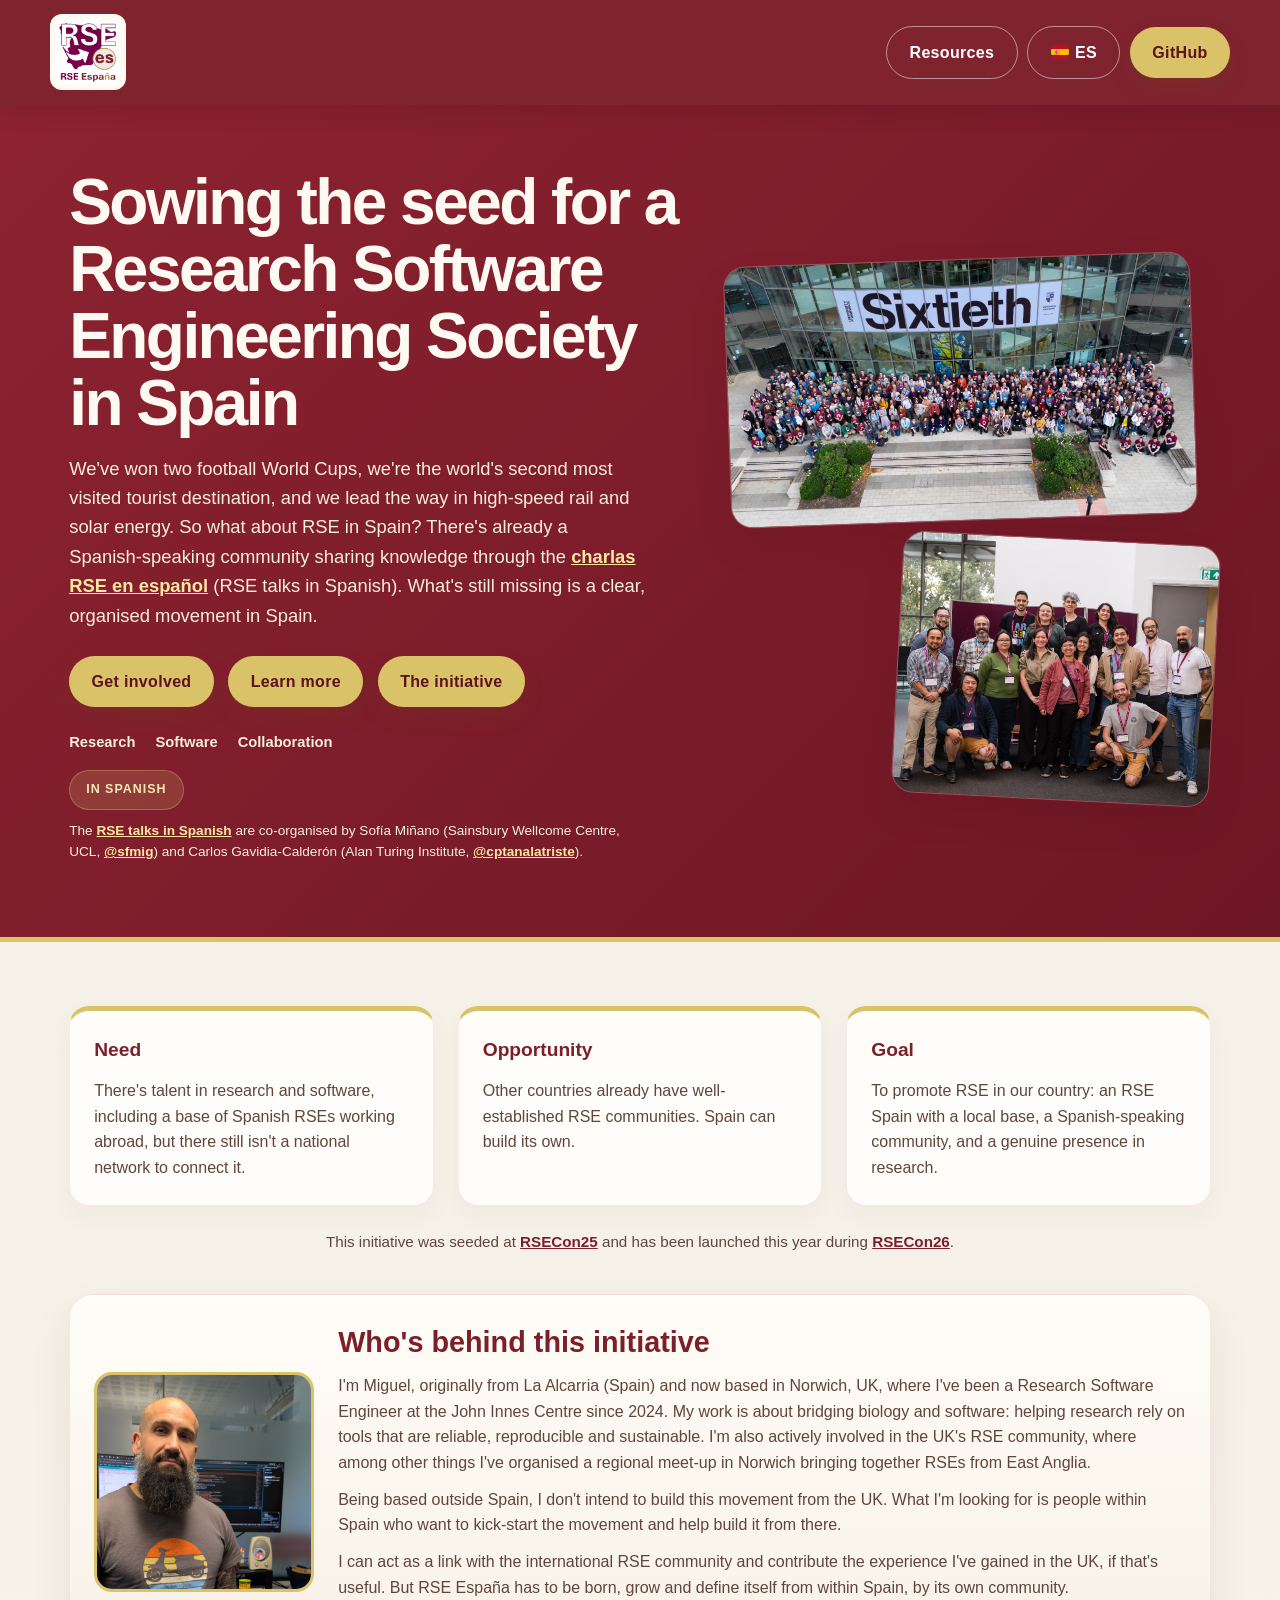
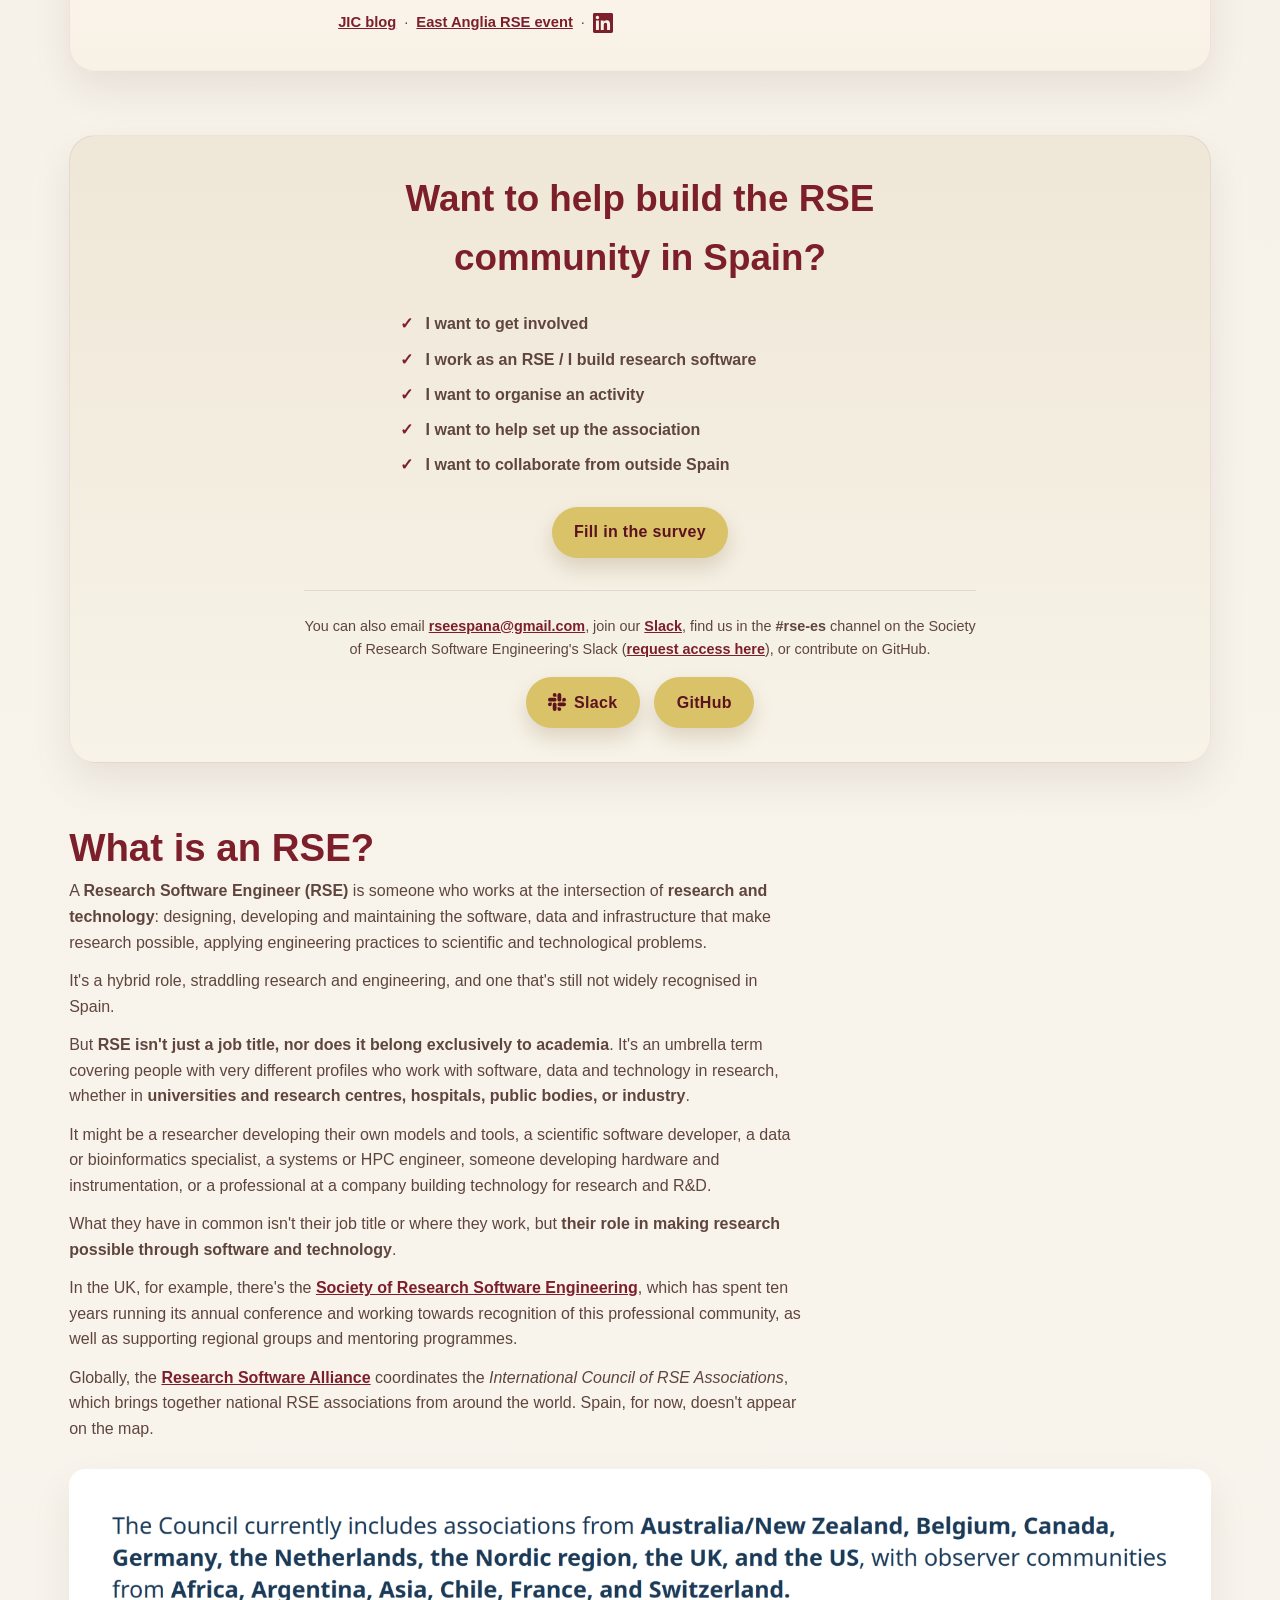
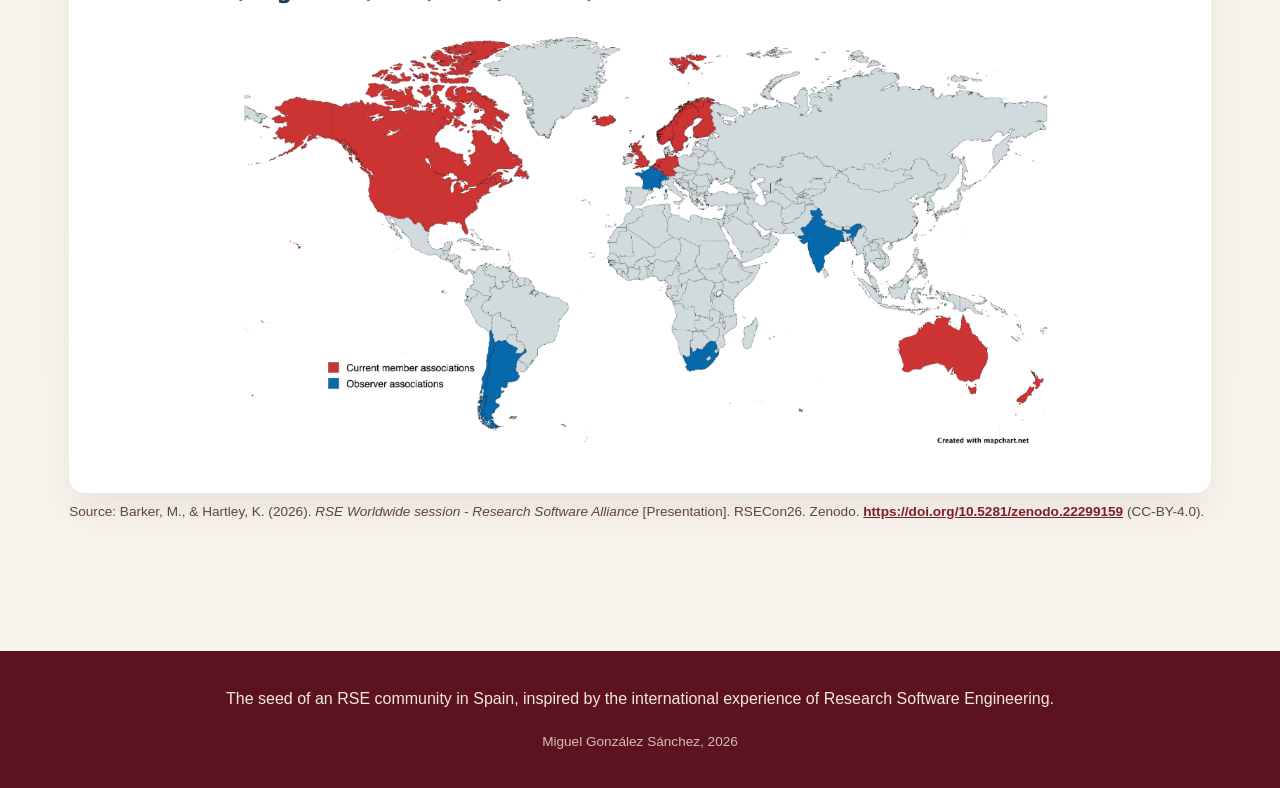
==== en/index.html @ 823bdd72 "logo fix" ====
<!DOCTYPE html>
<html lang="en-GB">
<head>
    <!-- Google tag (gtag.js) -->
    <script async src="https://www.googletagmanager.com/gtag/js?id=G-PF13L6WFHQ"></script>
    <script src="../js/analytics.js"></script>
    <meta charset="UTF-8">
    <meta name="viewport" content="width=device-width, initial-scale=1.0">
    <title>RSE España | Research Software Engineers</title>
    <link rel="icon" type="image/png" href="../images/RSE-logo-no-text-small-transparent.png">
    <link rel="alternate" hreflang="es" href="https://www.rse-es.org/">
    <link rel="alternate" hreflang="en" href="https://www.rse-es.org/en/">
    <link rel="stylesheet" href="../styles.css">
</head>
<body>
    <header>
        <div class="container nav">
            <div class="brand">
                <img class="brand-mark" src="../images/RSE-logo-small.png" alt="RSE España logo">
            </div>
            <div style="display: flex; gap: 0.6rem; align-items: center; flex-wrap: wrap;">
                <a href="recursos.html" class="btn secondary">Resources</a>
                <a href="../" class="btn secondary" hreflang="es" style="display: inline-flex; align-items: center; gap: 0.4rem;"><img class="flag-icon" src="../images/flags/es.svg" alt="">ES</a>
                <a href="https://github.com/rse-espana" class="btn" target="_blank" rel="noreferrer">GitHub</a>
            </div>
        </div>
    </header>

    <section class="hero">
        <div class="container hero-inner">
            <div>
                <h1>Sowing the seed for a Research Software Engineering Society in Spain</h1>
                <p>We've won two football World Cups, we're the world's second most visited tourist destination, and we lead the way in high-speed rail and solar energy. So what about RSE in Spain? There's already a Spanish-speaking community sharing knowledge through the <a href="https://charlas-rse-espanol.github.io/" target="_blank" rel="noreferrer" style="color: #fce7a1; font-weight: 700;">charlas RSE en español</a> (RSE talks in Spanish). What's still missing is a clear, organised movement in Spain.</p>

                <div class="hero-actions">
                    <a href="#participa" class="btn">Get involved</a>
                    <a href="#que-es-rse" class="btn">Learn more</a>
                    <a href="#iniciativa" class="btn">The initiative</a>
                </div>

                <div class="hero-meta">
                    <span>Research</span>
                    <span>Software</span>
                    <span>Collaboration</span>
                </div>

                <a href="https://charlas-rse-espanol.github.io/" target="_blank" rel="noreferrer" class="spanish-tag">In Spanish</a>
                <p style="margin-top: 0.6rem; font-size: 0.85rem; color: #f6eedf;">The <a href="https://charlas-rse-espanol.github.io/" target="_blank" rel="noreferrer" style="color: #fce7a1; font-weight: 700;">RSE talks in Spanish</a> are co-organised by Sofía Miñano (Sainsbury Wellcome Centre, UCL, <a href="https://github.com/sfmig" target="_blank" rel="noreferrer" style="color: #fce7a1; font-weight: 700;">@sfmig</a>) and Carlos Gavidia-Calderón (Alan Turing Institute, <a href="https://github.com/cptanalatriste" target="_blank" rel="noreferrer" style="color: #fce7a1; font-weight: 700;">@cptanalatriste</a>).</p>
            </div>

            <div class="hero-visual">
                <div class="photo-stack">
                    <figure class="photo-card big">
                        <img src="../images/RSE25.jpg" alt="RSE Conference 2025, UK" loading="lazy">
                        <figcaption>RSE community at RSECon25</figcaption>
                    </figure>
                    <figure class="photo-card small">
                        <img src="../images/se_habla_espanol.jpg" alt="Spanish-speaking attendees at the RSE Conference 2025" loading="lazy">
                        <figcaption>Spanish speakers at RSECon25</figcaption>
                    </figure>
                </div>
            </div>
        </div>
    </section>

    <main class="main">
        <div class="container" id="manifiesto">
            <div class="manifesto-grid">
                <article class="card">
                    <h3>Need</h3>
                    <p>There's talent in research and software, including a base of Spanish RSEs working abroad, but there still isn't a national network to connect it.</p>
                </article>

                <article class="card">
                    <h3>Opportunity</h3>
                    <p>Other countries already have well-established RSE communities. Spain can build its own.</p>
                </article>

                <article class="card">
                    <h3>Goal</h3>
                    <p>To promote RSE in our country: an RSE Spain with a local base, a Spanish-speaking community, and a genuine presence in research.</p>
                </article>
            </div>

            <p style="margin-top: 1.5rem; text-align: center; font-size: 0.95rem; color: var(--text-muted);">This initiative was seeded at <a href="https://rsecon25.society-rse.org/" target="_blank" rel="noreferrer" style="color: var(--primary-color); font-weight: 700;">RSECon25</a> and has been launched this year during <a href="https://rsecon26.society-rse.org/" target="_blank" rel="noreferrer" style="color: var(--primary-color); font-weight: 700;">RSECon26</a>.</p>

            <div class="bio-box" id="iniciativa" style="margin-top: 2.5rem;">
                <img class="bio-photo" src="../images/Miguel-blog-website-image-615x340.png" alt="Miguel, founder of RSE España" loading="lazy">
                <div>
                    <h3>Who's behind this initiative</h3>
                    <p>I'm Miguel, originally from La Alcarria (Spain) and now based in Norwich, UK, where I've been a Research Software Engineer at the John Innes Centre since 2024. My work is about bridging biology and software: helping research rely on tools that are reliable, reproducible and sustainable. I'm also actively involved in the UK's RSE community, where among other things I've organised a regional meet-up in Norwich bringing together RSEs from East Anglia.</p>
                    <p style="margin-top: 0.6rem;">Being based outside Spain, I don't intend to build this movement from the UK. What I'm looking for is people within Spain who want to kick-start the movement and help build it from there.</p>
                    <p style="margin-top: 0.6rem;">I can act as a link with the international RSE community and contribute the experience I've gained in the UK, if that's useful. But RSE España has to be born, grow and define itself from within Spain, by its own community.</p>
                    <p style="margin-top: 0.6rem; font-size: 0.92rem; display: flex; align-items: center; gap: 0.5rem; flex-wrap: wrap;">
                        <a href="https://jic.ac.uk/blog/how-research-software-engineers-are-bridging-the-gap-between-biology-and-computer-science/" target="_blank" rel="noreferrer" style="color: var(--primary-color); font-weight: 700;">JIC blog</a>
                        · <a href="https://rse-whpc.nbi.ac.uk/" target="_blank" rel="noreferrer" style="color: var(--primary-color); font-weight: 700;">East Anglia RSE event</a>
                        · <a href="https://www.linkedin.com/in/cotxi/" target="_blank" rel="noreferrer" aria-label="LinkedIn" style="display: inline-flex; color: var(--primary-color);">
                            <svg width="20" height="20" viewBox="0 0 24 24" fill="currentColor" aria-hidden="true"><path d="M20.447 20.452h-3.554v-5.569c0-1.328-.027-3.037-1.852-3.037-1.853 0-2.136 1.445-2.136 2.939v5.667H9.351V9h3.414v1.561h.046c.477-.9 1.637-1.85 3.37-1.85 3.601 0 4.267 2.37 4.267 5.455v6.286zM5.337 7.433c-1.144 0-2.063-.926-2.063-2.065 0-1.138.92-2.063 2.063-2.063 1.14 0 2.064.925 2.064 2.063 0 1.139-.925 2.065-2.064 2.065zm1.782 13.019H3.555V9h3.564v11.452zM22.225 0H1.771C.792 0 0 .774 0 1.729v20.542C0 23.227.792 24 1.771 24h20.451C23.2 24 24 23.227 24 22.271V1.729C24 .774 23.2 0 22.222 0h.003z"/></svg>
                        </a>
                    </p>
                </div>
            </div>

            <div class="callout" id="participa">
                <h2 class="cta-heading">Want to help build the RSE community in Spain?</h2>

                <ul class="cta-phrases">
                    <li>I want to get involved</li>
                    <li>I work as an RSE / I build research software</li>
                    <li>I want to organise an activity</li>
                    <li>I want to help set up the association</li>
                    <li>I want to collaborate from outside Spain</li>
                </ul>

                <a href="https://forms.gle/CCqL3apnBgj6oLNW9" class="btn cta-button" target="_blank" rel="noreferrer">Fill in the survey</a>

                <div class="secondary-ways">
                    <p>You can also email <a href="mailto:rseespana@gmail.com" style="color: var(--primary-color); font-weight: 700;">rseespana@gmail.com</a>, join our <a href="https://join.slack.com/t/rseespaa/shared_invite/zt-49k315z4l-LPBQWxZI_MuY61WrY4Tqkw" target="_blank" rel="noreferrer" style="color: var(--primary-color); font-weight: 700;">Slack</a>, find us in the <strong>#rse-es</strong> channel on the Society of Research Software Engineering's Slack (<a href="https://forms.gle/eU6536gnRtyCVGyh9" target="_blank" rel="noreferrer" style="color: var(--primary-color); font-weight: 700;">request access here</a>), or contribute on GitHub.</p>
                    <div style="display: flex; gap: 0.9rem; justify-content: center; flex-wrap: wrap;">
                        <a href="https://join.slack.com/t/rseespaa/shared_invite/zt-49k315z4l-LPBQWxZI_MuY61WrY4Tqkw" class="btn" target="_blank" rel="noreferrer" style="display: inline-flex; align-items: center; gap: 0.5rem;">
                            <svg width="18" height="18" viewBox="0 0 24 24" fill="currentColor" aria-hidden="true"><path d="M5.042 15.165a2.528 2.528 0 0 1-2.52 2.523A2.528 2.528 0 0 1 0 15.165a2.527 2.527 0 0 1 2.522-2.52h2.52v2.52zM6.313 15.165a2.527 2.527 0 0 1 2.521-2.52 2.527 2.527 0 0 1 2.521 2.52v6.313A2.528 2.528 0 0 1 8.834 24a2.528 2.528 0 0 1-2.521-2.522v-6.313zM8.834 5.042a2.528 2.528 0 0 1-2.521-2.52A2.528 2.528 0 0 1 8.834 0a2.528 2.528 0 0 1 2.521 2.522v2.52H8.834zM8.834 6.313a2.528 2.528 0 0 1 2.521 2.521 2.528 2.528 0 0 1-2.521 2.521H2.522A2.528 2.528 0 0 1 0 8.834a2.528 2.528 0 0 1 2.522-2.521h6.312zM18.956 8.834a2.528 2.528 0 0 1 2.522-2.521A2.528 2.528 0 0 1 24 8.834a2.528 2.528 0 0 1-2.522 2.521h-2.522V8.834zM17.688 8.834a2.528 2.528 0 0 1-2.523 2.521 2.527 2.527 0 0 1-2.52-2.521V2.522A2.527 2.527 0 0 1 15.165 0a2.528 2.528 0 0 1 2.523 2.522v6.312zM15.165 18.956a2.528 2.528 0 0 1 2.523 2.522A2.528 2.528 0 0 1 15.165 24a2.527 2.527 0 0 1-2.52-2.522v-2.522h2.52zM15.165 17.688a2.527 2.527 0 0 1-2.52-2.523 2.526 2.526 0 0 1 2.52-2.52h6.313A2.527 2.527 0 0 1 24 15.165a2.528 2.528 0 0 1-2.522 2.523h-6.313z"/></svg>
                            Slack
                        </a>
                        <a href="https://github.com/rse-espana" class="btn" target="_blank" rel="noreferrer">GitHub</a>
                    </div>
                </div>
            </div>
        </div>

        <div class="container" id="que-es-rse" style="margin-top: 4rem;">
            <div class="section-heading">
                <h2>What is an RSE?</h2>
                <p>A <strong>Research Software Engineer (RSE)</strong> is someone who works at the intersection of <strong>research and technology</strong>: designing, developing and maintaining the software, data and infrastructure that make research possible, applying engineering practices to scientific and technological problems.</p>
                <p style="margin-top: 0.8rem;">It's a hybrid role, straddling research and engineering, and one that's still not widely recognised in Spain.</p>
                <p style="margin-top: 0.8rem;">But <strong>RSE isn't just a job title, nor does it belong exclusively to academia</strong>. It's an umbrella term covering people with very different profiles who work with software, data and technology in research, whether in <strong>universities and research centres, hospitals, public bodies, or industry</strong>.</p>
                <p style="margin-top: 0.8rem;">It might be a researcher developing their own models and tools, a scientific software developer, a data or bioinformatics specialist, a systems or HPC engineer, someone developing hardware and instrumentation, or a professional at a company building technology for research and R&D.</p>
                <p style="margin-top: 0.8rem;">What they have in common isn't their job title or where they work, but <strong>their role in making research possible through software and technology</strong>.</p>
                <p style="margin-top: 0.8rem;">In the UK, for example, there's the <a href="https://society-rse.org/" target="_blank" rel="noreferrer" style="color: var(--primary-color); font-weight: 700;">Society of Research Software Engineering</a>, which has spent ten years running its annual conference and working towards recognition of this professional community, as well as supporting regional groups and mentoring programmes.</p>
                <p style="margin-top: 0.8rem;">Globally, the <a href="https://www.researchsoft.org/" target="_blank" rel="noreferrer" style="color: var(--primary-color); font-weight: 700;">Research Software Alliance</a> coordinates the <em>International Council of RSE Associations</em>, which brings together national RSE associations from around the world. Spain, for now, doesn't appear on the map.</p>
            </div>

            <img src="../images/paises_RSE_aliance.png" alt="Map of the International Council of RSE Associations: countries with member or observer associations" style="border-radius: 16px; box-shadow: var(--shadow-soft); margin-top: 0.5rem;">
            <p style="margin-top: 0.5rem; font-size: 0.85rem; color: var(--text-muted);">Source: Barker, M., & Hartley, K. (2026). <em>RSE Worldwide session - Research Software Alliance</em> [Presentation]. RSECon26. Zenodo. <a href="https://doi.org/10.5281/zenodo.22299159" target="_blank" rel="noreferrer" style="color: var(--primary-color); font-weight: 700;">https://doi.org/10.5281/zenodo.22299159</a> (CC-BY-4.0).</p>
        </div>
    </main>

    <footer>
        <p>The seed of an RSE community in Spain, inspired by the international experience of Research Software Engineering.</p>
        <p style="margin-top: 1.2rem; font-size: 0.85rem; opacity: 0.8;">Miguel González Sánchez, 2026</p>
    </footer>
</body>
</html>
---- styles.css ----
:root {
    --primary-color: #7d1f2b;
    --primary-dark: #5d1220;
    --accent-color: #d9c268;
    --accent-deep: #b79239;
    --bg-light: #f4f0e7;
    --bg-panel: #fffdf9;
    --text-main: #2b1d1a;
    --text-muted: #5f453d;
    --shadow-soft: 0 18px 40px rgba(36, 16, 19, 0.08);
}

* {
    box-sizing: border-box;
    margin: 0;
    padding: 0;
}

html {
    scroll-behavior: smooth;
}

[id] {
    scroll-margin-top: 110px;
}

body {
    font-family: -apple-system, BlinkMacSystemFont, "Segoe UI", Roboto, Helvetica, Arial, sans-serif;
    line-height: 1.6;
    color: var(--text-main);
    background: linear-gradient(180deg, #f5f0e6 0%, #f9f5ee 100%);
}

img {
    max-width: 100%;
    display: block;
}

a {
    color: inherit;
}

.container {
    max-width: 1180px;
    margin: 0 auto;
    padding: 0 1.2rem;
}

header {
    background: rgba(125, 31, 43, 0.98);
    color: #fffaf2;
    position: sticky;
    top: 0;
    z-index: 20;
    box-shadow: 0 8px 20px rgba(49, 12, 17, 0.14);
}

.nav {
    display: flex;
    align-items: center;
    justify-content: space-between;
    gap: 1rem;
    padding: 0.9rem 0;
}

.brand {
    display: inline-flex;
    align-items: center;
    gap: 0.9rem;
    font-weight: 700;
    letter-spacing: 0.05em;
    text-transform: uppercase;
    font-size: 1.3rem;
}

.brand-mark {
    width: 76px;
    height: 76px;
    border-radius: 12px;
    object-fit: contain;
    background: #fffaf2;
    padding: 6px;
}

.btn {
    display: inline-block;
    background: var(--accent-color);
    color: var(--primary-dark);
    padding: 0.8rem 1.4rem;
    text-decoration: none;
    border-radius: 999px;
    font-weight: 800;
    letter-spacing: 0.02em;
    transition: transform 0.2s ease, background 0.2s ease;
    box-shadow: 0 10px 20px rgba(104, 74, 35, 0.18);
}

.btn:hover {
    background: var(--accent-deep);
    transform: translateY(-1px);
}

.flag-icon {
    width: 18px;
    height: 18px;
    border-radius: 50%;
    object-fit: cover;
    flex-shrink: 0;
}

.btn.secondary {
    background: transparent;
    color: white;
    border: 1px solid rgba(255,255,255,0.5);
    box-shadow: none;
}

.hero {
    background: linear-gradient(135deg, #8d2331 0%, #6d1625 100%);
    color: #fffaf1;
    padding: 4rem 0 3rem;
    border-bottom: 5px solid var(--accent-color);
}

.hero-inner {
    display: grid;
    grid-template-columns: 1.1fr 0.9fr;
    gap: 2rem;
    align-items: center;
}

.eyebrow {
    display: inline-block;
    background: rgba(255,255,255,0.1);
    border: 1px solid rgba(255,255,255,0.2);
    color: #fce7a1;
    font-size: 0.78rem;
    font-weight: 700;
    text-transform: uppercase;
    letter-spacing: 0.12em;
    padding: 0.5rem 0.8rem;
    border-radius: 999px;
    margin-bottom: 1rem;
}

.hero h1 {
    font-size: clamp(2.2rem, 5vw, 4rem);
    line-height: 1.05;
    margin-bottom: 1rem;
    letter-spacing: -0.04em;
}

.hero p {
    font-size: 1.15rem;
    max-width: 36rem;
    color: #f6eedf;
    margin-bottom: 1.6rem;
}

.hero-actions {
    display: flex;
    flex-wrap: wrap;
    gap: 0.9rem;
    margin-bottom: 1.5rem;
}

.hero-meta {
    display: flex;
    gap: 1.25rem;
    flex-wrap: wrap;
    color: #f6eedf;
    font-weight: 600;
    font-size: 0.92rem;
}

.hero-visual {
    position: relative;
    padding: 1rem;
}

.photo-stack {
    position: relative;
    display: grid;
    gap: 1rem;
    max-width: 480px;
    margin-left: auto;
}

.photo-card {
    position: relative;
    background: rgba(255,255,255,0.12);
    border: 1px solid rgba(255,255,255,0.15);
    border-radius: 22px;
    overflow: hidden;
    box-shadow: var(--shadow-soft);
}

.photo-card.big {
    transform: rotate(-2deg);
}

.photo-card.small {
    transform: rotate(3deg) translateX(20px);
    width: 68%;
    justify-self: end;
}

.photo-card figcaption {
    position: absolute;
    left: 0;
    right: 0;
    bottom: 0;
    padding: 1.6rem 0.9rem 0.7rem;
    font-size: 0.78rem;
    color: #f6eedf;
    text-align: center;
    background: linear-gradient(0deg, rgba(24, 6, 9, 0.75) 0%, rgba(24, 6, 9, 0) 100%);
    opacity: 0;
    transform: translateY(6px);
    transition: opacity 0.25s ease, transform 0.25s ease;
    pointer-events: none;
}

.photo-card:hover figcaption,
.photo-card:focus-within figcaption {
    opacity: 1;
    transform: translateY(0);
}

.photo-card img {
    width: 100%;
    height: 260px;
    object-fit: cover;
}

.spanish-tag {
    display: inline-flex;
    align-items: center;
    justify-content: center;
    background: rgba(217, 194, 104, 0.18);
    color: #f3e7b6;
    border: 1px solid rgba(217, 194, 104, 0.35);
    border-radius: 999px;
    padding: 0.55rem 1rem;
    font-weight: 700;
    letter-spacing: 0.08em;
    text-transform: uppercase;
    font-size: 0.78rem;
    margin-top: 1rem;
    text-decoration: none;
    transition: background 0.2s ease, border-color 0.2s ease;
}

.spanish-tag:hover {
    background: rgba(217, 194, 104, 0.3);
    border-color: rgba(217, 194, 104, 0.55);
}

.main {
    padding: 4rem 0;
}

.section-heading {
    margin-bottom: 1.7rem;
}

.section-heading h2 {
    font-size: clamp(1.8rem, 3vw, 2.7rem);
    color: var(--primary-color);
    margin-bottom: 0.6rem;
    line-height: 1.1;
}

.section-heading p {
    color: var(--text-muted);
    max-width: 46rem;
}

.manifesto-grid {
    display: grid;
    grid-template-columns: repeat(3, minmax(0, 1fr));
    gap: 1.5rem;
}

.card {
    background: var(--bg-panel);
    border: 1px solid rgba(125, 31, 43, 0.08);
    box-shadow: 0 10px 24px rgba(61, 16, 20, 0.04);
    border-radius: 20px;
    padding: 1.5rem;
}

.manifesto-grid .card {
    border-top: 5px solid var(--accent-color);
}

.card h3 {
    font-size: 1.2rem;
    color: var(--primary-color);
    margin-bottom: 0.8rem;
}

.card p {
    color: var(--text-muted);
}

.bio-box {
    display: grid;
    grid-template-columns: 220px 1fr;
    gap: 1.5rem;
    align-items: center;
    background: linear-gradient(180deg, #fffdf8 0%, #f8f1e6 100%);
    border: 1px solid rgba(125, 31, 43, 0.08);
    border-radius: 24px;
    padding: 1.5rem;
    box-shadow: var(--shadow-soft);
}

.bio-photo {
    width: 100%;
    height: 220px;
    object-fit: cover;
    border-radius: 18px;
    border: 3px solid var(--accent-color);
    background: #e9dec0;
}

.bio-box h3 {
    color: var(--primary-color);
    margin-bottom: 0.5rem;
    font-size: 1.8rem;
}

.bio-box p {
    color: var(--text-muted);
    margin-bottom: 0.7rem;
}

.callout {
    margin-top: 4rem;
    background: linear-gradient(180deg, #efe7d7 0%, #f7f3e8 100%);
    border-radius: 26px;
    padding: 2.1rem;
    border: 1px solid rgba(125, 31, 43, 0.08);
    text-align: center;
    box-shadow: var(--shadow-soft);
}

.callout h2 {
    color: var(--primary-color);
    margin-bottom: 0.8rem;
}

.callout p {
    max-width: 42rem;
    margin: 0 auto 1.5rem;
    color: var(--text-muted);
}

.callout .cta-heading {
    font-size: clamp(1.6rem, 4vw, 2.3rem);
    max-width: 34rem;
    margin: 0 auto 1.5rem;
}

.cta-phrases {
    list-style: none;
    display: grid;
    gap: 0.6rem;
    max-width: 30rem;
    margin: 0 auto 1.8rem;
    text-align: left;
    color: var(--text-muted);
    font-weight: 600;
}

.cta-phrases li {
    padding-left: 1.6rem;
    position: relative;
}

.cta-phrases li::before {
    content: "\2713";
    position: absolute;
    left: 0;
    color: var(--primary-color);
    font-weight: 800;
}

.cta-button {
    margin-bottom: 2rem;
}

.callout .secondary-ways {
    max-width: 42rem;
    margin: 0 auto;
    padding-top: 1.5rem;
    border-top: 1px solid rgba(125, 31, 43, 0.12);
}

.callout .secondary-ways p {
    font-size: 0.9rem;
    margin-bottom: 1rem;
}

.page-title {
    font-size: clamp(2rem, 4vw, 3rem);
    color: var(--primary-color);
    text-align: center;
    margin-bottom: 0.8rem;
    line-height: 1.1;
}

.page-intro {
    max-width: 46rem;
    margin: 0 auto 2.5rem;
    text-align: center;
    color: var(--text-muted);
    font-size: 1.05rem;
}

.resource-quicknav {
    display: flex;
    flex-wrap: wrap;
    gap: 0.7rem;
    justify-content: center;
    margin-bottom: 3.5rem;
}

.resource-quicknav a {
    display: inline-block;
    padding: 0.6rem 1.2rem;
    border-radius: 999px;
    background: var(--bg-panel);
    border: 1px solid rgba(125, 31, 43, 0.15);
    color: var(--primary-color);
    font-weight: 700;
    text-decoration: none;
    font-size: 0.92rem;
    transition: background 0.2s ease, transform 0.2s ease;
}

.resource-quicknav a:hover {
    background: var(--accent-color);
    color: var(--primary-dark);
    transform: translateY(-1px);
}

.resource-category {
    margin-top: 4rem;
}

.resource-category:first-of-type {
    margin-top: 0;
}

.resource-grid {
    display: grid;
    grid-template-columns: repeat(auto-fit, minmax(260px, 1fr));
    gap: 1.4rem;
}

.resource-card {
    display: flex;
    flex-direction: column;
    gap: 0.6rem;
}

.resource-card h3 {
    font-size: 1.1rem;
}

.resource-icon {
    width: 120px;
    height: 120px;
    border-radius: 12px;
    object-fit: cover;
    box-shadow: var(--shadow-soft);
    margin-top: auto;
}

.resource-card .badges {
    display: flex;
    flex-wrap: wrap;
    gap: 0.4rem;
    order: 2;
}

.resource-badge {
    display: inline-block;
    font-size: 0.7rem;
    font-weight: 700;
    text-transform: uppercase;
    letter-spacing: 0.05em;
    padding: 0.25rem 0.6rem;
    border-radius: 999px;
    background: rgba(217, 194, 104, 0.25);
    color: var(--accent-deep);
    border: 1px solid rgba(217, 194, 104, 0.4);
}

.resource-badge.es {
    background: rgba(125, 31, 43, 0.08);
    color: var(--primary-color);
    border-color: rgba(125, 31, 43, 0.2);
}

.resource-card .resource-link {
    margin-top: auto;
    align-self: flex-start;
    font-weight: 700;
    color: var(--primary-color);
    text-decoration: none;
    border-bottom: 2px solid var(--accent-color);
    padding-bottom: 0.1rem;
}

.resource-card .resource-icon + .resource-link {
    margin-top: 0;
}

.resource-card .resource-link:hover {
    color: var(--primary-dark);
    border-color: var(--primary-color);
}

footer {
    background: var(--primary-dark);
    color: #f2eadc;
    text-align: center;
    padding: 2.2rem 0;
    margin-top: 4rem;
}

footer a {
    color: #f6d577;
}

@media (max-width: 900px) {
    .hero-inner,
    .manifesto-grid {
        grid-template-columns: 1fr;
    }

    .bio-box {
        grid-template-columns: 1fr;
    }

    .hero {
        padding-top: 3rem;
    }

    .photo-card.small {
        width: 80%;
        transform: rotate(2deg) translateX(0);
    }
}

@media (max-width: 560px) {
    .nav {
        flex-wrap: wrap;
        justify-content: center;
    }

    .brand {
        font-size: 0.8rem;
    }

    .btn {
        width: 100%;
        text-align: center;
        justify-content: center;
    }

    .hero-actions {
        flex-direction: column;
    }
}
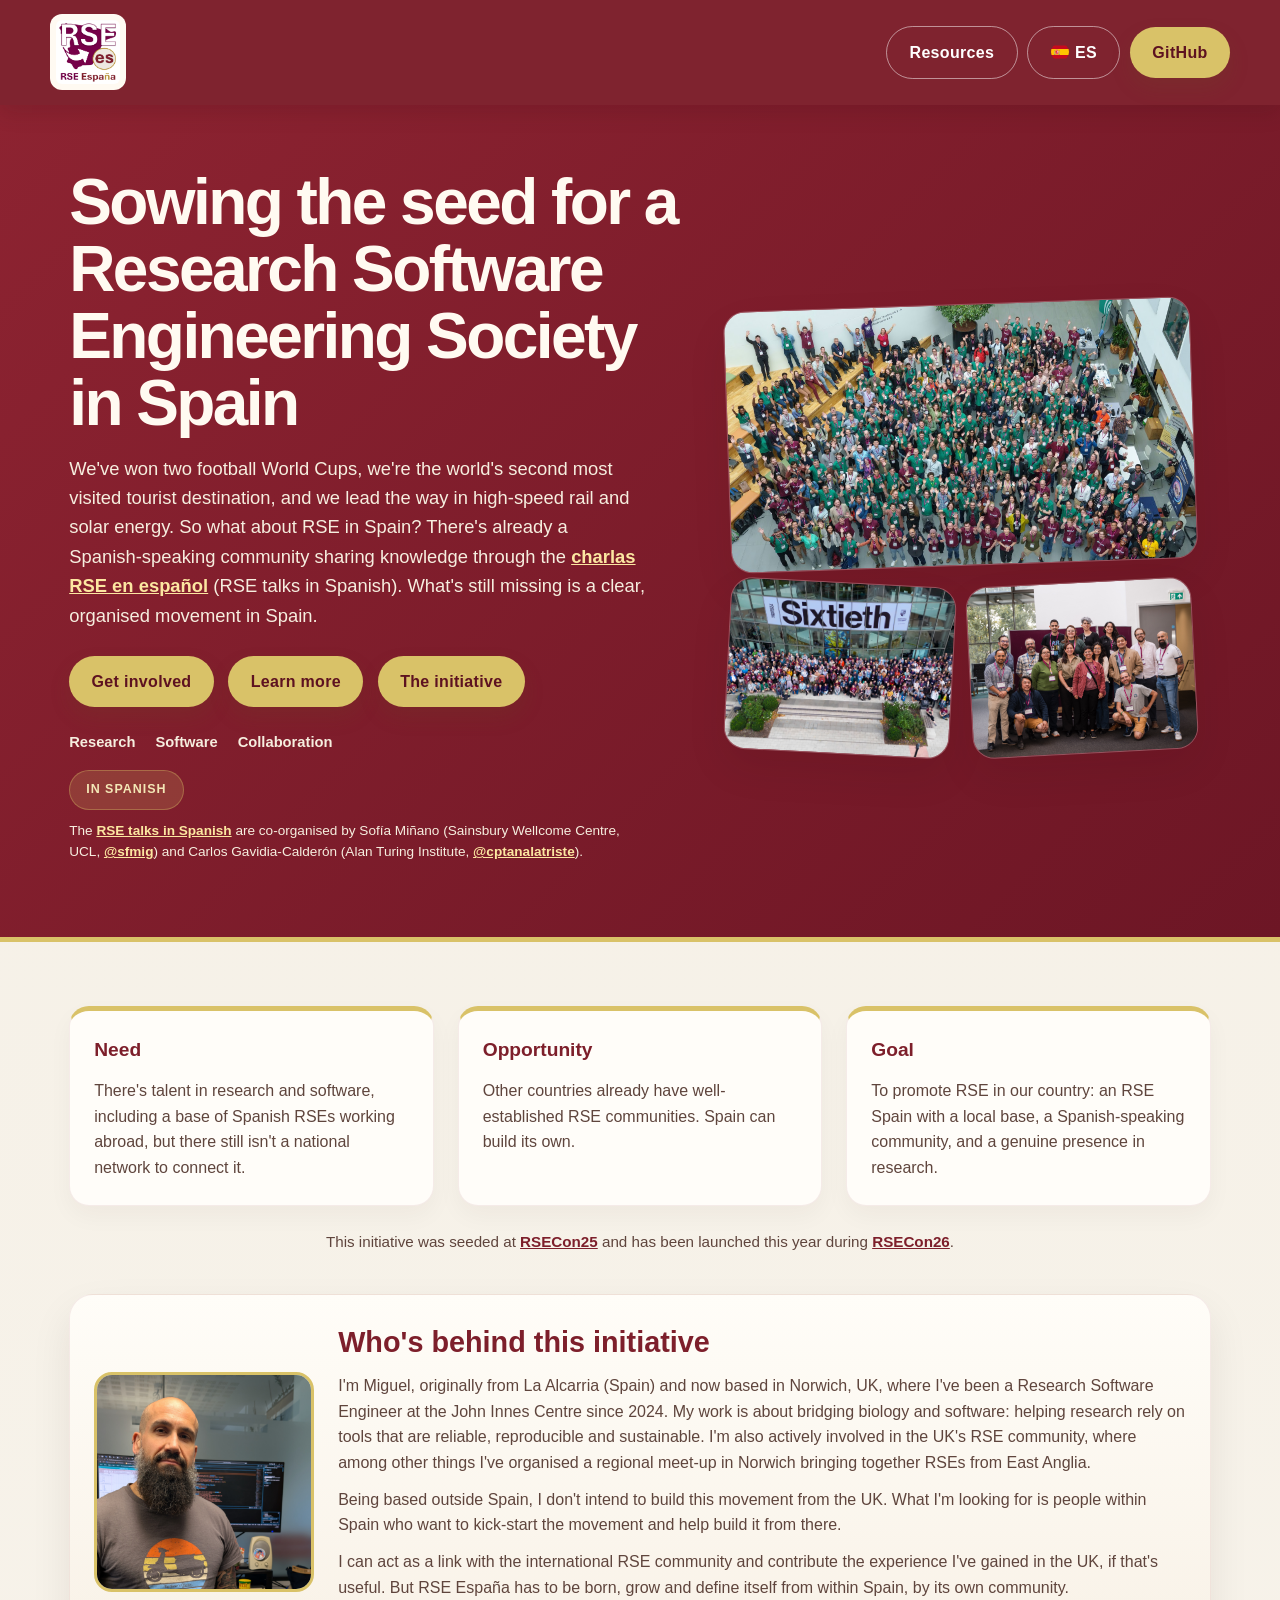
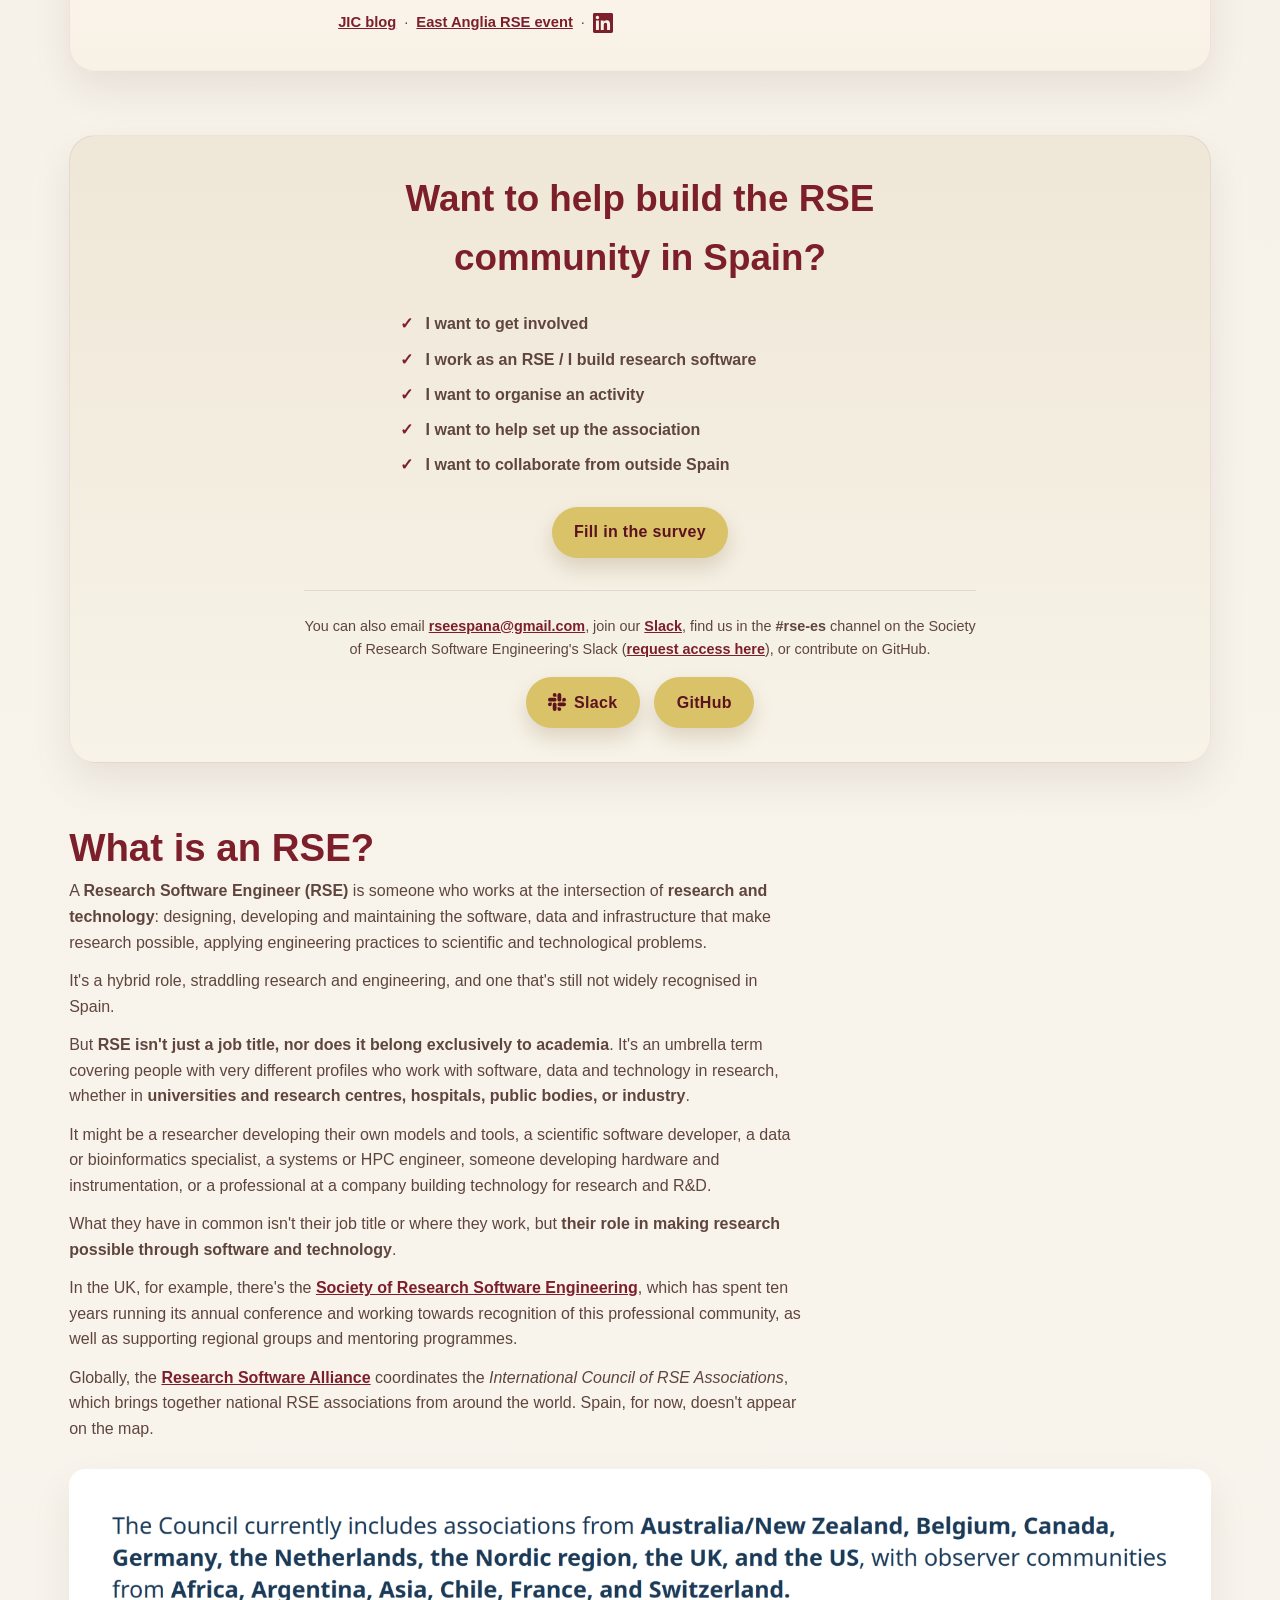
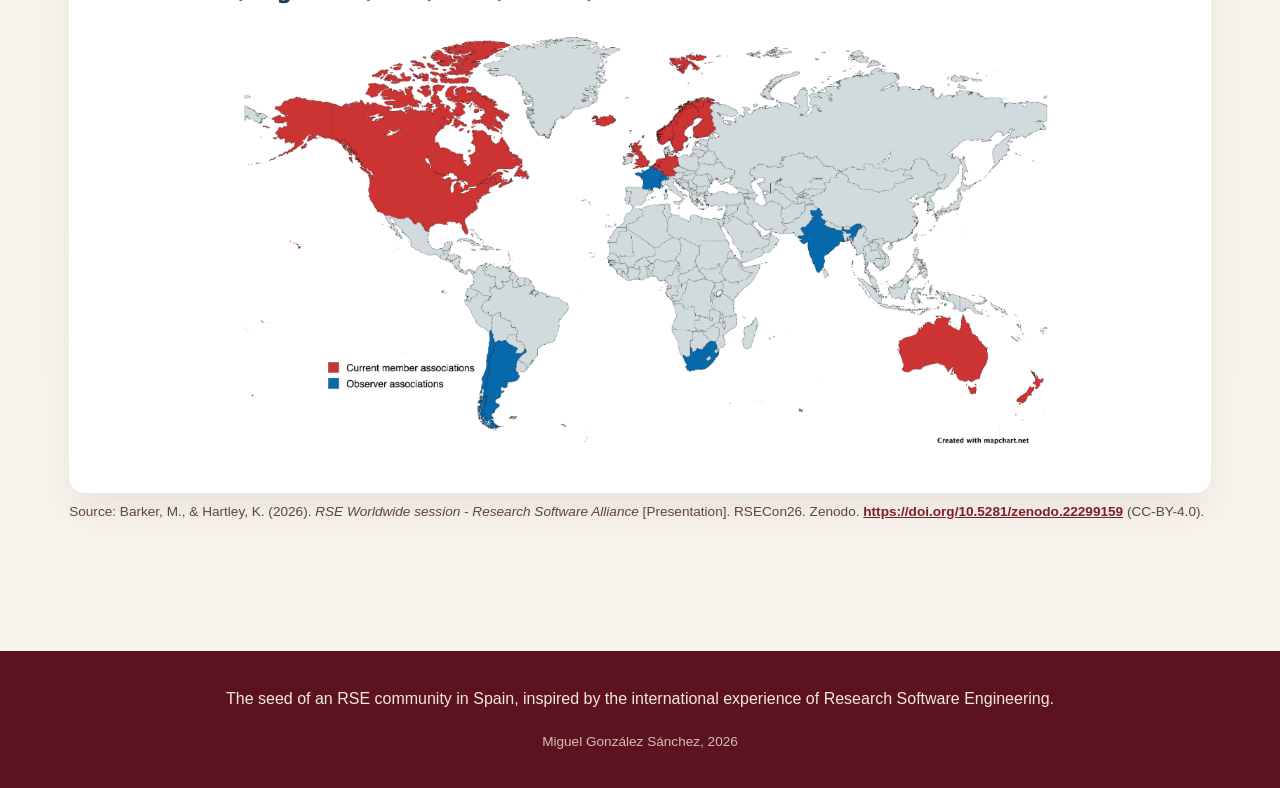
==== commit 3d51f0e9: "26 image" ====
--- a/en/index.html
+++ b/en/index.html
@@ -51,13 +51,19 @@
             <div class="hero-visual">
                 <div class="photo-stack">
                     <figure class="photo-card big">
-                        <img src="../images/RSE25.jpg" alt="RSE Conference 2025, UK" loading="lazy">
-                        <figcaption>RSE community at RSECon25</figcaption>
+                        <img src="../images/RSE26.jpg" alt="RSE Conference 2026, UK" loading="lazy">
+                        <figcaption>RSE community at RSECon26</figcaption>
                     </figure>
-                    <figure class="photo-card small">
-                        <img src="../images/se_habla_espanol.jpg" alt="Spanish-speaking attendees at the RSE Conference 2025" loading="lazy">
-                        <figcaption>Spanish speakers at RSECon25</figcaption>
-                    </figure>
+                    <div class="photo-row">
+                        <figure class="photo-card small">
+                            <img src="../images/RSE25.jpg" alt="RSE Conference 2025, UK" loading="lazy">
+                            <figcaption>RSE community at RSECon25</figcaption>
+                        </figure>
+                        <figure class="photo-card small">
+                            <img src="../images/se_habla_espanol.jpg" alt="Spanish-speaking attendees at the RSE Conference 2025" loading="lazy">
+                            <figcaption>Spanish speakers at RSECon25</figcaption>
+                        </figure>
+                    </div>
                 </div>
             </div>
         </div>
--- a/styles.css
+++ b/styles.css
@@ -199,10 +199,23 @@
     transform: rotate(-2deg);
 }
 
+.photo-row {
+    display: flex;
+    gap: 1rem;
+}
+
 .photo-card.small {
-    transform: rotate(3deg) translateX(20px);
-    width: 68%;
-    justify-self: end;
+    flex: 1;
+    min-width: 0;
+    transform: rotate(3deg);
+}
+
+.photo-card.small:last-child {
+    transform: rotate(-3deg);
+}
+
+.photo-row .photo-card img {
+    height: 170px;
 }
 
 .photo-card figcaption {
@@ -550,9 +563,13 @@
         padding-top: 3rem;
     }
 
-    .photo-card.small {
-        width: 80%;
-        transform: rotate(2deg) translateX(0);
+    .photo-row {
+        flex-direction: column;
+    }
+
+    .photo-card.small,
+    .photo-card.small:last-child {
+        transform: rotate(1deg);
     }
 }
 
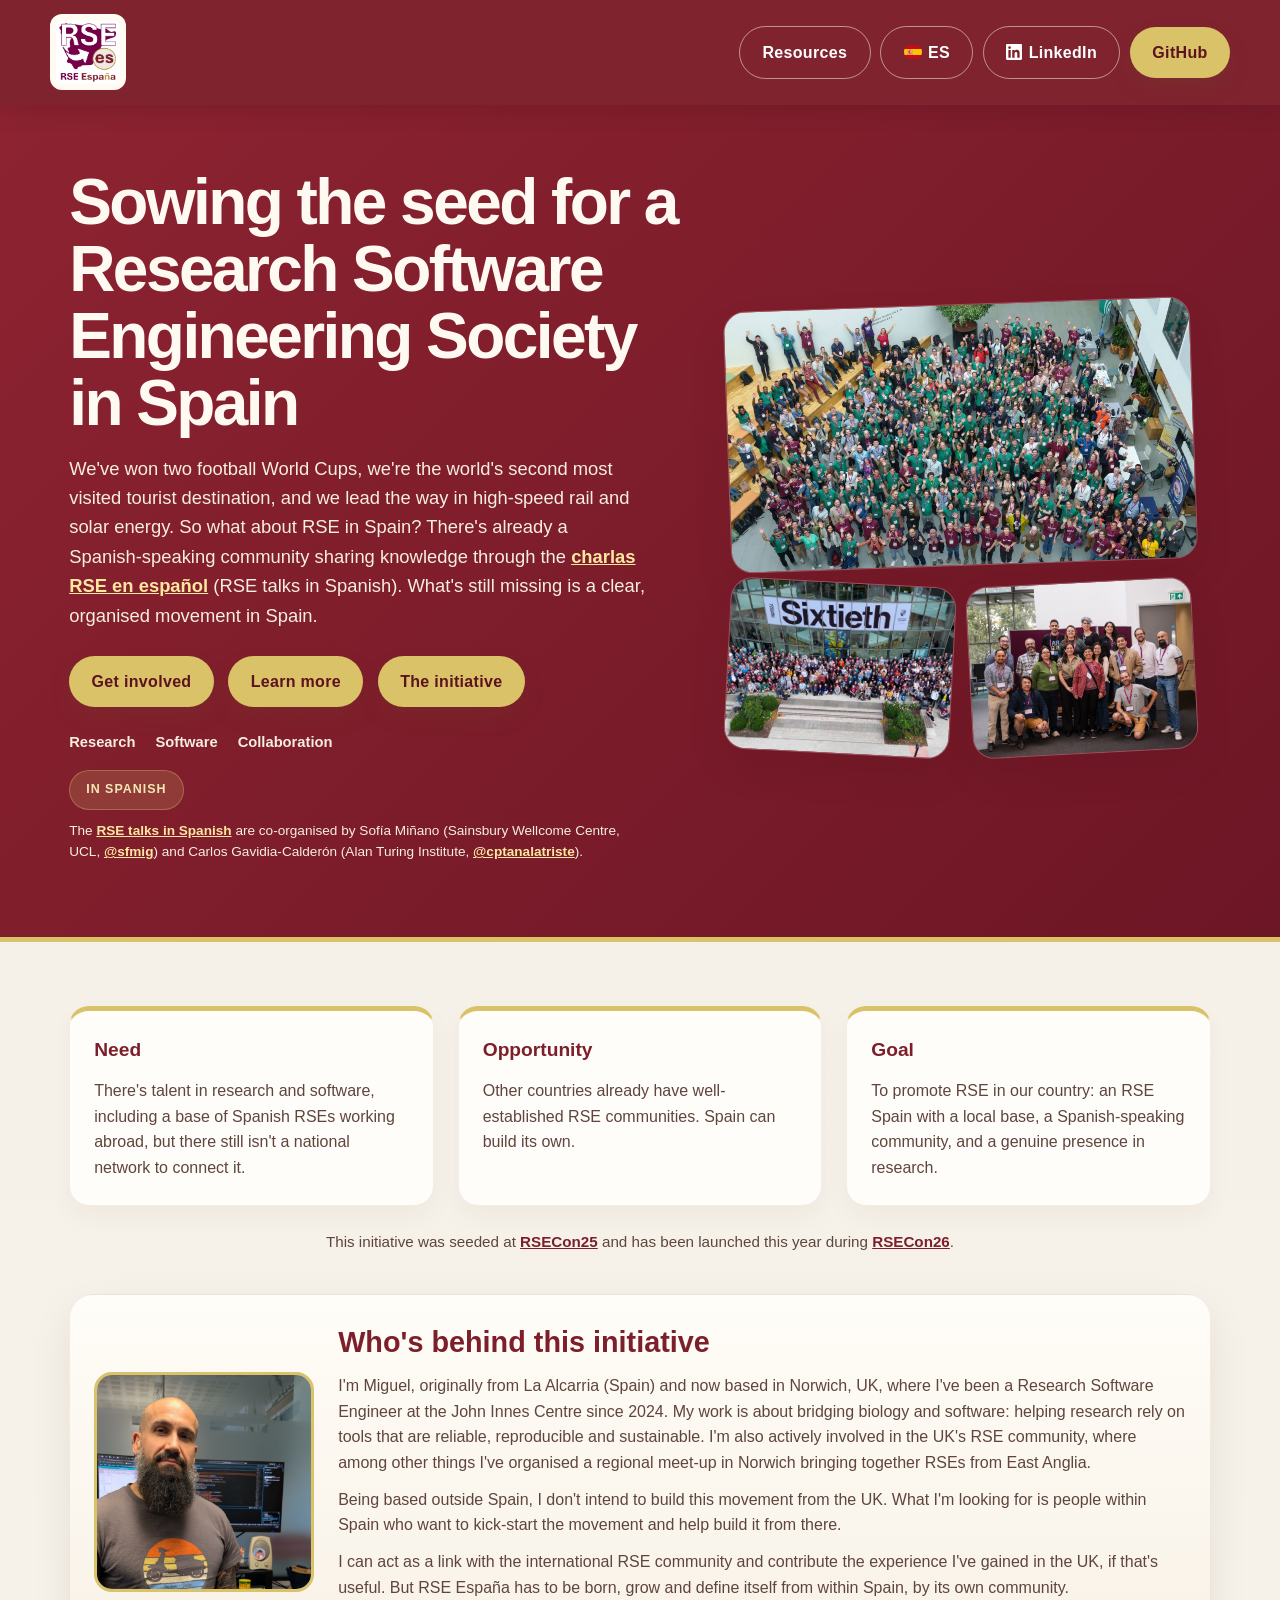
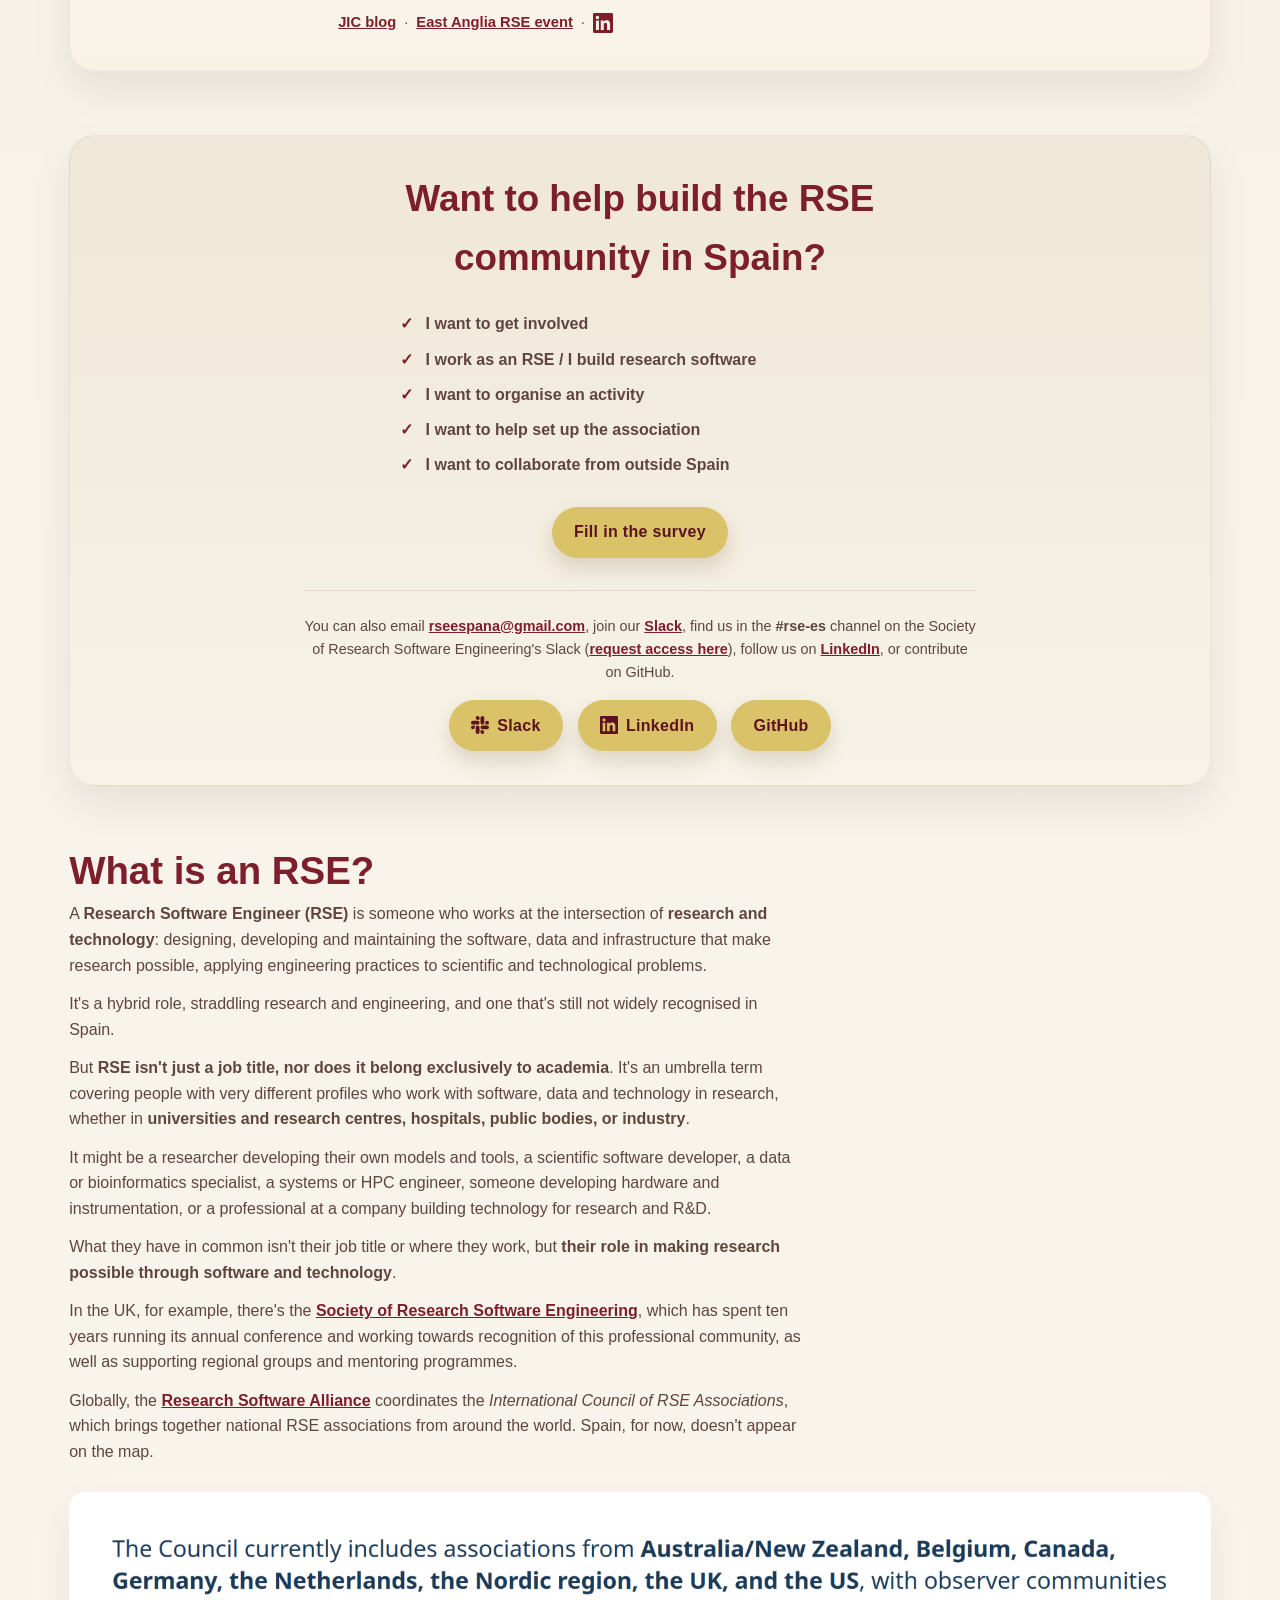
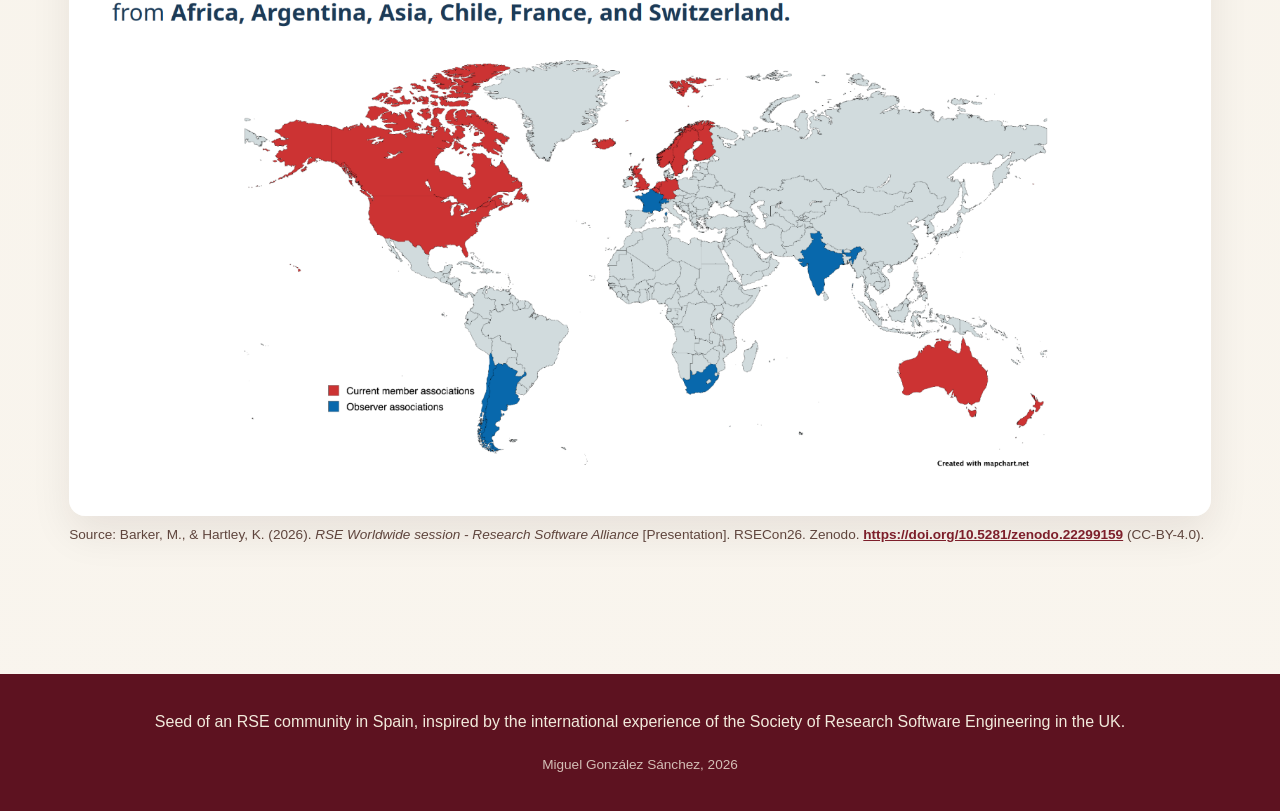
==== commit 56eeca2c: "linkedin" ====
--- a/en/index.html
+++ b/en/index.html
@@ -21,6 +21,10 @@
             <div style="display: flex; gap: 0.6rem; align-items: center; flex-wrap: wrap;">
                 <a href="recursos.html" class="btn secondary">Resources</a>
                 <a href="../" class="btn secondary" hreflang="es" style="display: inline-flex; align-items: center; gap: 0.4rem;"><img class="flag-icon" src="../images/flags/es.svg" alt="">ES</a>
+                <a href="https://www.linkedin.com/company/rse-espa%C3%B1a/about/?viewAsMember=true" class="btn secondary" target="_blank" rel="noreferrer" style="display: inline-flex; align-items: center; gap: 0.4rem;">
+                    <svg width="16" height="16" viewBox="0 0 24 24" fill="currentColor" aria-hidden="true"><path d="M20.447 20.452h-3.554v-5.569c0-1.328-.027-3.037-1.852-3.037-1.853 0-2.136 1.445-2.136 2.939v5.667H9.351V9h3.414v1.561h.046c.477-.9 1.637-1.85 3.37-1.85 3.601 0 4.267 2.37 4.267 5.455v6.286zM5.337 7.433c-1.144 0-2.063-.926-2.063-2.065 0-1.138.92-2.063 2.063-2.063 1.14 0 2.064.925 2.064 2.063 0 1.139-.925 2.065-2.064 2.065zm1.782 13.019H3.555V9h3.564v11.452zM22.225 0H1.771C.792 0 0 .774 0 1.729v20.542C0 23.227.792 24 1.771 24h20.451C23.2 24 24 23.227 24 22.271V1.729C24 .774 23.2 0 22.222 0h.003z"/></svg>
+                    LinkedIn
+                </a>
                 <a href="https://github.com/rse-espana" class="btn" target="_blank" rel="noreferrer">GitHub</a>
             </div>
         </div>
@@ -121,11 +125,15 @@
                 <a href="https://forms.gle/CCqL3apnBgj6oLNW9" class="btn cta-button" target="_blank" rel="noreferrer">Fill in the survey</a>
 
                 <div class="secondary-ways">
-                    <p>You can also email <a href="mailto:rseespana@gmail.com" style="color: var(--primary-color); font-weight: 700;">rseespana@gmail.com</a>, join our <a href="https://join.slack.com/t/rseespaa/shared_invite/zt-49k315z4l-LPBQWxZI_MuY61WrY4Tqkw" target="_blank" rel="noreferrer" style="color: var(--primary-color); font-weight: 700;">Slack</a>, find us in the <strong>#rse-es</strong> channel on the Society of Research Software Engineering's Slack (<a href="https://forms.gle/eU6536gnRtyCVGyh9" target="_blank" rel="noreferrer" style="color: var(--primary-color); font-weight: 700;">request access here</a>), or contribute on GitHub.</p>
+                    <p>You can also email <a href="mailto:rseespana@gmail.com" style="color: var(--primary-color); font-weight: 700;">rseespana@gmail.com</a>, join our <a href="https://join.slack.com/t/rseespaa/shared_invite/zt-49k315z4l-LPBQWxZI_MuY61WrY4Tqkw" target="_blank" rel="noreferrer" style="color: var(--primary-color); font-weight: 700;">Slack</a>, find us in the <strong>#rse-es</strong> channel on the Society of Research Software Engineering's Slack (<a href="https://forms.gle/eU6536gnRtyCVGyh9" target="_blank" rel="noreferrer" style="color: var(--primary-color); font-weight: 700;">request access here</a>), follow us on <a href="https://www.linkedin.com/company/rse-espa%C3%B1a/about/?viewAsMember=true" target="_blank" rel="noreferrer" style="color: var(--primary-color); font-weight: 700;">LinkedIn</a>, or contribute on GitHub.</p>
                     <div style="display: flex; gap: 0.9rem; justify-content: center; flex-wrap: wrap;">
                         <a href="https://join.slack.com/t/rseespaa/shared_invite/zt-49k315z4l-LPBQWxZI_MuY61WrY4Tqkw" class="btn" target="_blank" rel="noreferrer" style="display: inline-flex; align-items: center; gap: 0.5rem;">
                             <svg width="18" height="18" viewBox="0 0 24 24" fill="currentColor" aria-hidden="true"><path d="M5.042 15.165a2.528 2.528 0 0 1-2.52 2.523A2.528 2.528 0 0 1 0 15.165a2.527 2.527 0 0 1 2.522-2.52h2.52v2.52zM6.313 15.165a2.527 2.527 0 0 1 2.521-2.52 2.527 2.527 0 0 1 2.521 2.52v6.313A2.528 2.528 0 0 1 8.834 24a2.528 2.528 0 0 1-2.521-2.522v-6.313zM8.834 5.042a2.528 2.528 0 0 1-2.521-2.52A2.528 2.528 0 0 1 8.834 0a2.528 2.528 0 0 1 2.521 2.522v2.52H8.834zM8.834 6.313a2.528 2.528 0 0 1 2.521 2.521 2.528 2.528 0 0 1-2.521 2.521H2.522A2.528 2.528 0 0 1 0 8.834a2.528 2.528 0 0 1 2.522-2.521h6.312zM18.956 8.834a2.528 2.528 0 0 1 2.522-2.521A2.528 2.528 0 0 1 24 8.834a2.528 2.528 0 0 1-2.522 2.521h-2.522V8.834zM17.688 8.834a2.528 2.528 0 0 1-2.523 2.521 2.527 2.527 0 0 1-2.52-2.521V2.522A2.527 2.527 0 0 1 15.165 0a2.528 2.528 0 0 1 2.523 2.522v6.312zM15.165 18.956a2.528 2.528 0 0 1 2.523 2.522A2.528 2.528 0 0 1 15.165 24a2.527 2.527 0 0 1-2.52-2.522v-2.522h2.52zM15.165 17.688a2.527 2.527 0 0 1-2.52-2.523 2.526 2.526 0 0 1 2.52-2.52h6.313A2.527 2.527 0 0 1 24 15.165a2.528 2.528 0 0 1-2.522 2.523h-6.313z"/></svg>
                             Slack
+                        </a>
+                        <a href="https://www.linkedin.com/company/rse-espa%C3%B1a/about/?viewAsMember=true" class="btn" target="_blank" rel="noreferrer" style="display: inline-flex; align-items: center; gap: 0.5rem;">
+                            <svg width="18" height="18" viewBox="0 0 24 24" fill="currentColor" aria-hidden="true"><path d="M20.447 20.452h-3.554v-5.569c0-1.328-.027-3.037-1.852-3.037-1.853 0-2.136 1.445-2.136 2.939v5.667H9.351V9h3.414v1.561h.046c.477-.9 1.637-1.85 3.37-1.85 3.601 0 4.267 2.37 4.267 5.455v6.286zM5.337 7.433c-1.144 0-2.063-.926-2.063-2.065 0-1.138.92-2.063 2.063-2.063 1.14 0 2.064.925 2.064 2.063 0 1.139-.925 2.065-2.064 2.065zm1.782 13.019H3.555V9h3.564v11.452zM22.225 0H1.771C.792 0 0 .774 0 1.729v20.542C0 23.227.792 24 1.771 24h20.451C23.2 24 24 23.227 24 22.271V1.729C24 .774 23.2 0 22.222 0h.003z"/></svg>
+                            LinkedIn
                         </a>
                         <a href="https://github.com/rse-espana" class="btn" target="_blank" rel="noreferrer">GitHub</a>
                     </div>
@@ -151,7 +159,7 @@
     </main>
 
     <footer>
-        <p>The seed of an RSE community in Spain, inspired by the international experience of Research Software Engineering.</p>
+        <p>Seed of an RSE community in Spain, inspired by the international experience of the Society of Research Software Engineering in the UK.</p>
         <p style="margin-top: 1.2rem; font-size: 0.85rem; opacity: 0.8;">Miguel González Sánchez, 2026</p>
     </footer>
 </body>
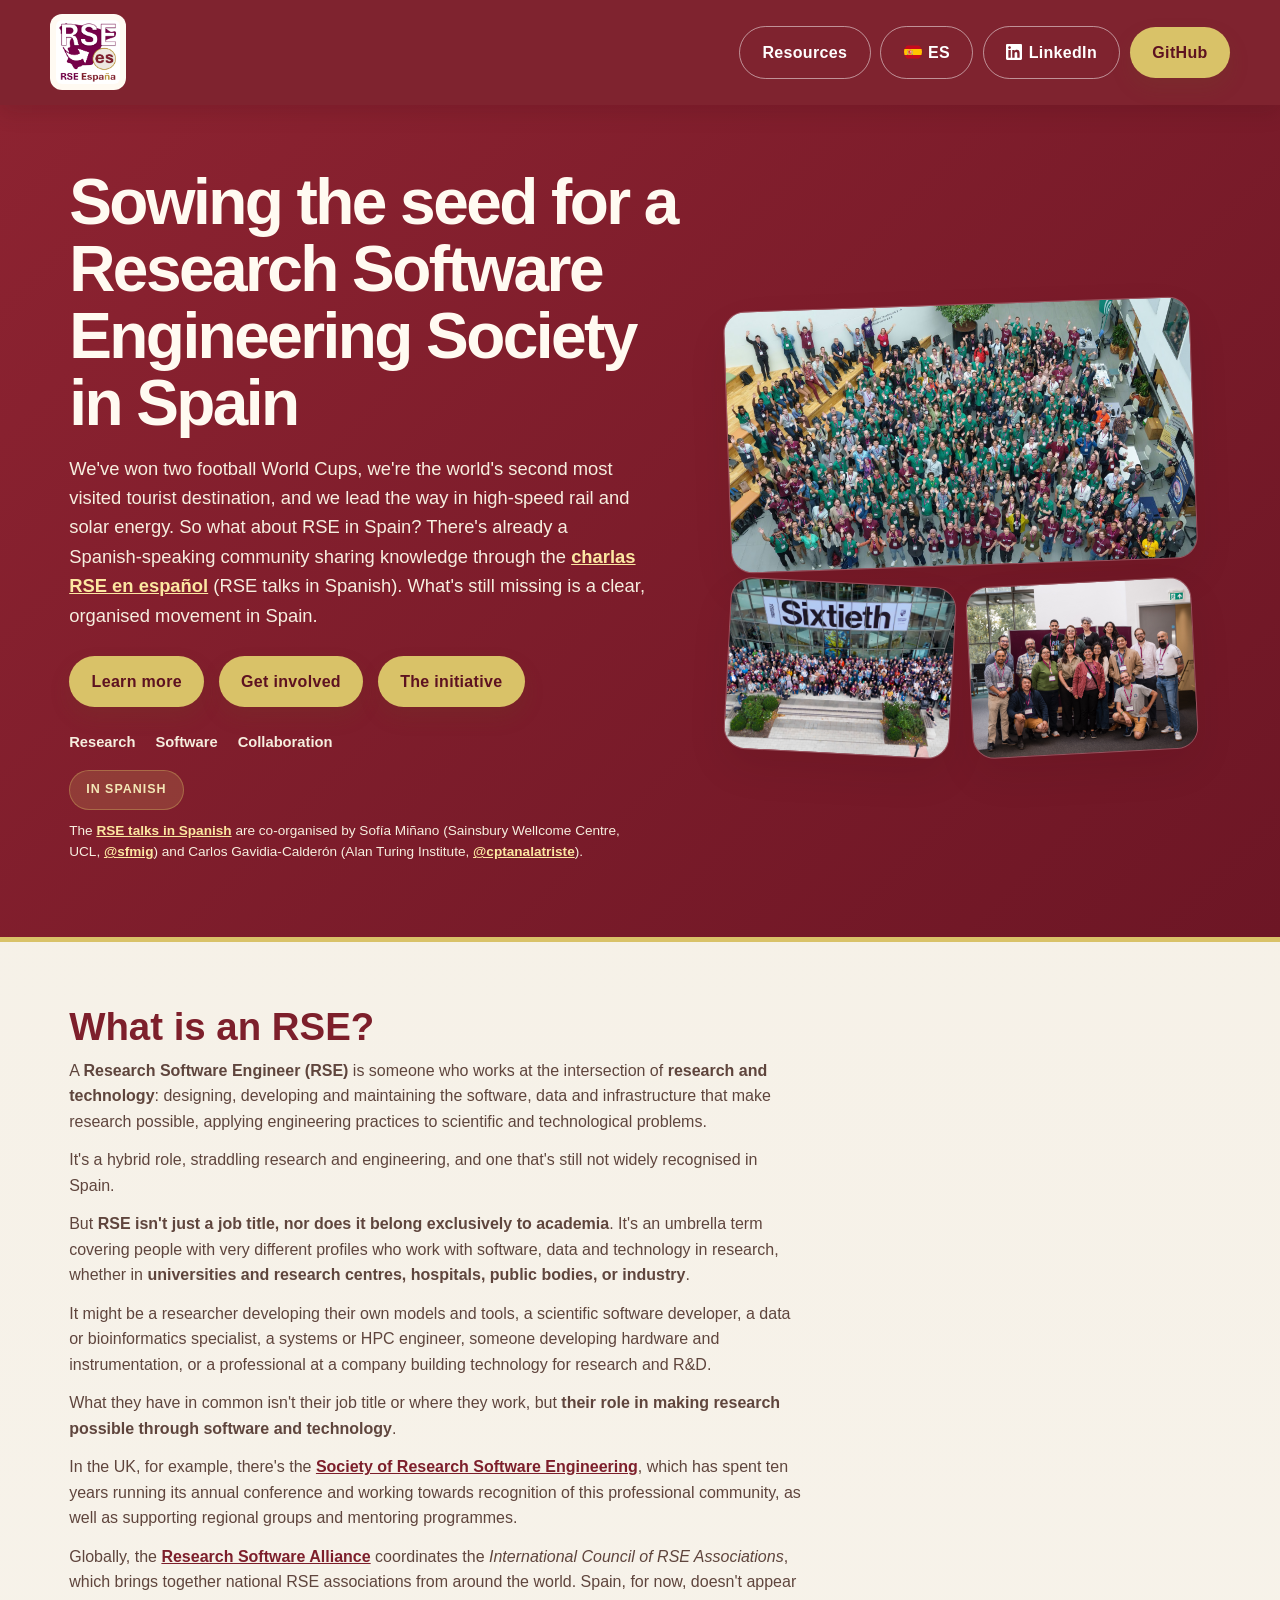
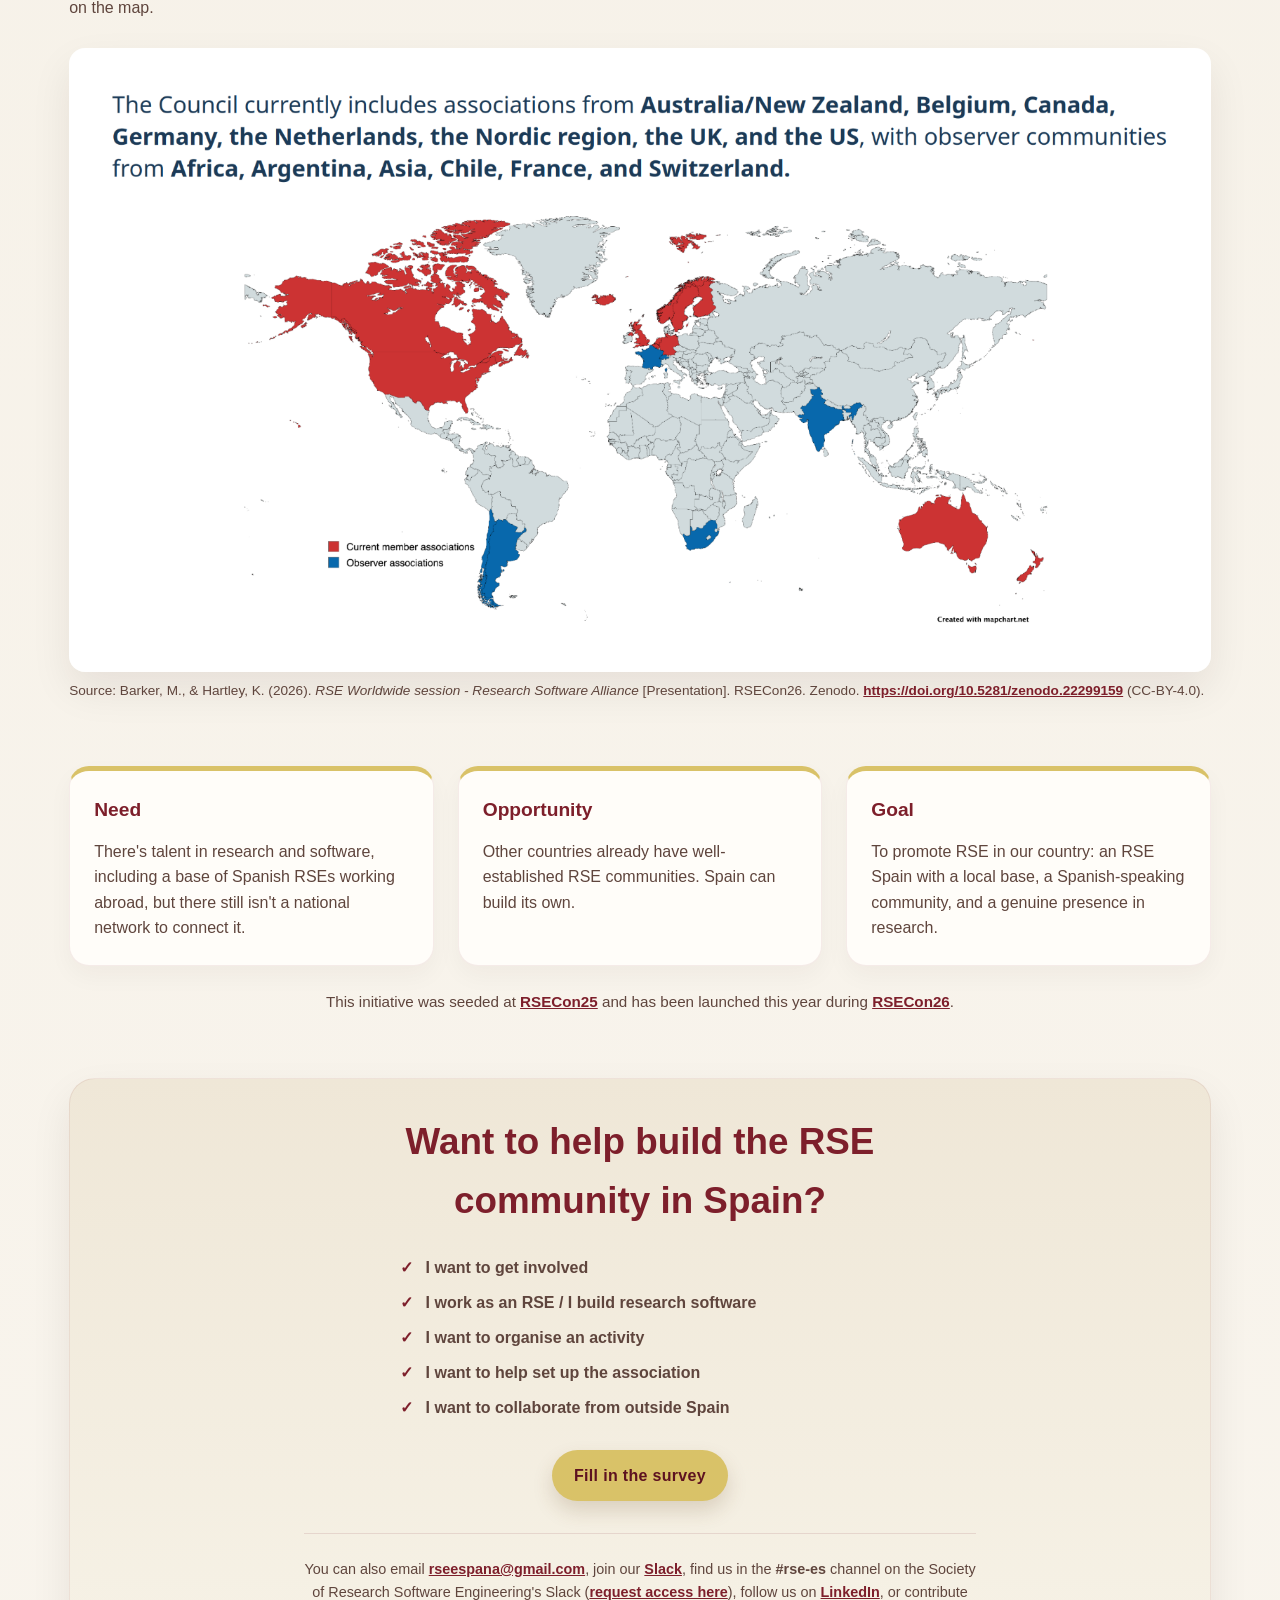
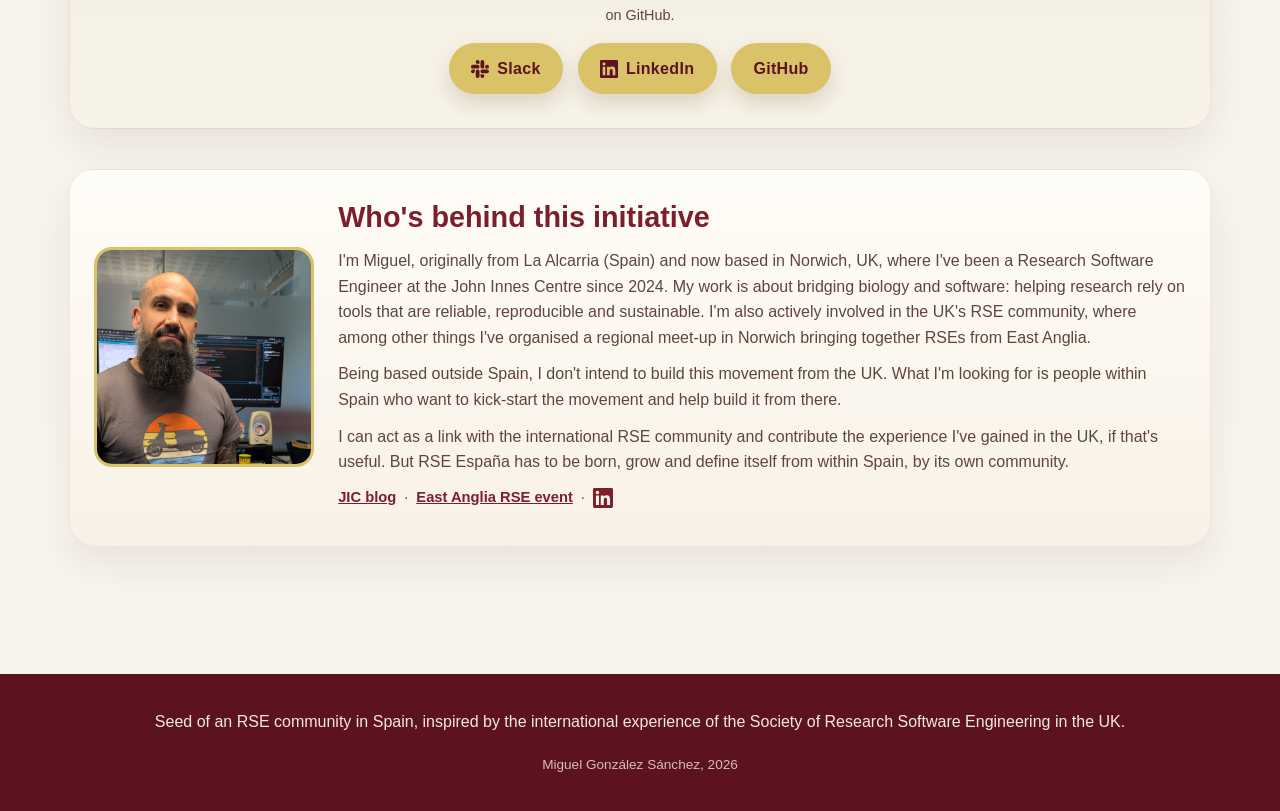
==== commit e0d39a50: "reorden" ====
--- a/en/index.html
+++ b/en/index.html
@@ -37,8 +37,8 @@
                 <p>We've won two football World Cups, we're the world's second most visited tourist destination, and we lead the way in high-speed rail and solar energy. So what about RSE in Spain? There's already a Spanish-speaking community sharing knowledge through the <a href="https://charlas-rse-espanol.github.io/" target="_blank" rel="noreferrer" style="color: #fce7a1; font-weight: 700;">charlas RSE en español</a> (RSE talks in Spanish). What's still missing is a clear, organised movement in Spain.</p>
 
                 <div class="hero-actions">
+                    <a href="#que-es-rse" class="btn">Learn more</a>
                     <a href="#participa" class="btn">Get involved</a>
-                    <a href="#que-es-rse" class="btn">Learn more</a>
                     <a href="#iniciativa" class="btn">The initiative</a>
                 </div>
 
@@ -74,7 +74,23 @@
     </section>
 
     <main class="main">
-        <div class="container" id="manifiesto">
+        <div class="container" id="que-es-rse">
+            <div class="section-heading">
+                <h2>What is an RSE?</h2>
+                <p>A <strong>Research Software Engineer (RSE)</strong> is someone who works at the intersection of <strong>research and technology</strong>: designing, developing and maintaining the software, data and infrastructure that make research possible, applying engineering practices to scientific and technological problems.</p>
+                <p style="margin-top: 0.8rem;">It's a hybrid role, straddling research and engineering, and one that's still not widely recognised in Spain.</p>
+                <p style="margin-top: 0.8rem;">But <strong>RSE isn't just a job title, nor does it belong exclusively to academia</strong>. It's an umbrella term covering people with very different profiles who work with software, data and technology in research, whether in <strong>universities and research centres, hospitals, public bodies, or industry</strong>.</p>
+                <p style="margin-top: 0.8rem;">It might be a researcher developing their own models and tools, a scientific software developer, a data or bioinformatics specialist, a systems or HPC engineer, someone developing hardware and instrumentation, or a professional at a company building technology for research and R&D.</p>
+                <p style="margin-top: 0.8rem;">What they have in common isn't their job title or where they work, but <strong>their role in making research possible through software and technology</strong>.</p>
+                <p style="margin-top: 0.8rem;">In the UK, for example, there's the <a href="https://society-rse.org/" target="_blank" rel="noreferrer" style="color: var(--primary-color); font-weight: 700;">Society of Research Software Engineering</a>, which has spent ten years running its annual conference and working towards recognition of this professional community, as well as supporting regional groups and mentoring programmes.</p>
+                <p style="margin-top: 0.8rem;">Globally, the <a href="https://www.researchsoft.org/" target="_blank" rel="noreferrer" style="color: var(--primary-color); font-weight: 700;">Research Software Alliance</a> coordinates the <em>International Council of RSE Associations</em>, which brings together national RSE associations from around the world. Spain, for now, doesn't appear on the map.</p>
+            </div>
+
+            <img src="../images/paises_RSE_aliance.png" alt="Map of the International Council of RSE Associations: countries with member or observer associations" style="border-radius: 16px; box-shadow: var(--shadow-soft); margin-top: 0.5rem;">
+            <p style="margin-top: 0.5rem; font-size: 0.85rem; color: var(--text-muted);">Source: Barker, M., & Hartley, K. (2026). <em>RSE Worldwide session - Research Software Alliance</em> [Presentation]. RSECon26. Zenodo. <a href="https://doi.org/10.5281/zenodo.22299159" target="_blank" rel="noreferrer" style="color: var(--primary-color); font-weight: 700;">https://doi.org/10.5281/zenodo.22299159</a> (CC-BY-4.0).</p>
+        </div>
+
+        <div class="container" id="manifiesto" style="margin-top: 4rem;">
             <div class="manifesto-grid">
                 <article class="card">
                     <h3>Need</h3>
@@ -93,23 +109,6 @@
             </div>
 
             <p style="margin-top: 1.5rem; text-align: center; font-size: 0.95rem; color: var(--text-muted);">This initiative was seeded at <a href="https://rsecon25.society-rse.org/" target="_blank" rel="noreferrer" style="color: var(--primary-color); font-weight: 700;">RSECon25</a> and has been launched this year during <a href="https://rsecon26.society-rse.org/" target="_blank" rel="noreferrer" style="color: var(--primary-color); font-weight: 700;">RSECon26</a>.</p>
-
-            <div class="bio-box" id="iniciativa" style="margin-top: 2.5rem;">
-                <img class="bio-photo" src="../images/Miguel-blog-website-image-615x340.png" alt="Miguel, founder of RSE España" loading="lazy">
-                <div>
-                    <h3>Who's behind this initiative</h3>
-                    <p>I'm Miguel, originally from La Alcarria (Spain) and now based in Norwich, UK, where I've been a Research Software Engineer at the John Innes Centre since 2024. My work is about bridging biology and software: helping research rely on tools that are reliable, reproducible and sustainable. I'm also actively involved in the UK's RSE community, where among other things I've organised a regional meet-up in Norwich bringing together RSEs from East Anglia.</p>
-                    <p style="margin-top: 0.6rem;">Being based outside Spain, I don't intend to build this movement from the UK. What I'm looking for is people within Spain who want to kick-start the movement and help build it from there.</p>
-                    <p style="margin-top: 0.6rem;">I can act as a link with the international RSE community and contribute the experience I've gained in the UK, if that's useful. But RSE España has to be born, grow and define itself from within Spain, by its own community.</p>
-                    <p style="margin-top: 0.6rem; font-size: 0.92rem; display: flex; align-items: center; gap: 0.5rem; flex-wrap: wrap;">
-                        <a href="https://jic.ac.uk/blog/how-research-software-engineers-are-bridging-the-gap-between-biology-and-computer-science/" target="_blank" rel="noreferrer" style="color: var(--primary-color); font-weight: 700;">JIC blog</a>
-                        · <a href="https://rse-whpc.nbi.ac.uk/" target="_blank" rel="noreferrer" style="color: var(--primary-color); font-weight: 700;">East Anglia RSE event</a>
-                        · <a href="https://www.linkedin.com/in/cotxi/" target="_blank" rel="noreferrer" aria-label="LinkedIn" style="display: inline-flex; color: var(--primary-color);">
-                            <svg width="20" height="20" viewBox="0 0 24 24" fill="currentColor" aria-hidden="true"><path d="M20.447 20.452h-3.554v-5.569c0-1.328-.027-3.037-1.852-3.037-1.853 0-2.136 1.445-2.136 2.939v5.667H9.351V9h3.414v1.561h.046c.477-.9 1.637-1.85 3.37-1.85 3.601 0 4.267 2.37 4.267 5.455v6.286zM5.337 7.433c-1.144 0-2.063-.926-2.063-2.065 0-1.138.92-2.063 2.063-2.063 1.14 0 2.064.925 2.064 2.063 0 1.139-.925 2.065-2.064 2.065zm1.782 13.019H3.555V9h3.564v11.452zM22.225 0H1.771C.792 0 0 .774 0 1.729v20.542C0 23.227.792 24 1.771 24h20.451C23.2 24 24 23.227 24 22.271V1.729C24 .774 23.2 0 22.222 0h.003z"/></svg>
-                        </a>
-                    </p>
-                </div>
-            </div>
 
             <div class="callout" id="participa">
                 <h2 class="cta-heading">Want to help build the RSE community in Spain?</h2>
@@ -139,22 +138,23 @@
                     </div>
                 </div>
             </div>
-        </div>
 
-        <div class="container" id="que-es-rse" style="margin-top: 4rem;">
-            <div class="section-heading">
-                <h2>What is an RSE?</h2>
-                <p>A <strong>Research Software Engineer (RSE)</strong> is someone who works at the intersection of <strong>research and technology</strong>: designing, developing and maintaining the software, data and infrastructure that make research possible, applying engineering practices to scientific and technological problems.</p>
-                <p style="margin-top: 0.8rem;">It's a hybrid role, straddling research and engineering, and one that's still not widely recognised in Spain.</p>
-                <p style="margin-top: 0.8rem;">But <strong>RSE isn't just a job title, nor does it belong exclusively to academia</strong>. It's an umbrella term covering people with very different profiles who work with software, data and technology in research, whether in <strong>universities and research centres, hospitals, public bodies, or industry</strong>.</p>
-                <p style="margin-top: 0.8rem;">It might be a researcher developing their own models and tools, a scientific software developer, a data or bioinformatics specialist, a systems or HPC engineer, someone developing hardware and instrumentation, or a professional at a company building technology for research and R&D.</p>
-                <p style="margin-top: 0.8rem;">What they have in common isn't their job title or where they work, but <strong>their role in making research possible through software and technology</strong>.</p>
-                <p style="margin-top: 0.8rem;">In the UK, for example, there's the <a href="https://society-rse.org/" target="_blank" rel="noreferrer" style="color: var(--primary-color); font-weight: 700;">Society of Research Software Engineering</a>, which has spent ten years running its annual conference and working towards recognition of this professional community, as well as supporting regional groups and mentoring programmes.</p>
-                <p style="margin-top: 0.8rem;">Globally, the <a href="https://www.researchsoft.org/" target="_blank" rel="noreferrer" style="color: var(--primary-color); font-weight: 700;">Research Software Alliance</a> coordinates the <em>International Council of RSE Associations</em>, which brings together national RSE associations from around the world. Spain, for now, doesn't appear on the map.</p>
+            <div class="bio-box" id="iniciativa" style="margin-top: 2.5rem;">
+                <img class="bio-photo" src="../images/Miguel-blog-website-image-615x340.png" alt="Miguel, founder of RSE España" loading="lazy">
+                <div>
+                    <h3>Who's behind this initiative</h3>
+                    <p>I'm Miguel, originally from La Alcarria (Spain) and now based in Norwich, UK, where I've been a Research Software Engineer at the John Innes Centre since 2024. My work is about bridging biology and software: helping research rely on tools that are reliable, reproducible and sustainable. I'm also actively involved in the UK's RSE community, where among other things I've organised a regional meet-up in Norwich bringing together RSEs from East Anglia.</p>
+                    <p style="margin-top: 0.6rem;">Being based outside Spain, I don't intend to build this movement from the UK. What I'm looking for is people within Spain who want to kick-start the movement and help build it from there.</p>
+                    <p style="margin-top: 0.6rem;">I can act as a link with the international RSE community and contribute the experience I've gained in the UK, if that's useful. But RSE España has to be born, grow and define itself from within Spain, by its own community.</p>
+                    <p style="margin-top: 0.6rem; font-size: 0.92rem; display: flex; align-items: center; gap: 0.5rem; flex-wrap: wrap;">
+                        <a href="https://jic.ac.uk/blog/how-research-software-engineers-are-bridging-the-gap-between-biology-and-computer-science/" target="_blank" rel="noreferrer" style="color: var(--primary-color); font-weight: 700;">JIC blog</a>
+                        · <a href="https://rse-whpc.nbi.ac.uk/" target="_blank" rel="noreferrer" style="color: var(--primary-color); font-weight: 700;">East Anglia RSE event</a>
+                        · <a href="https://www.linkedin.com/in/cotxi/" target="_blank" rel="noreferrer" aria-label="LinkedIn" style="display: inline-flex; color: var(--primary-color);">
+                            <svg width="20" height="20" viewBox="0 0 24 24" fill="currentColor" aria-hidden="true"><path d="M20.447 20.452h-3.554v-5.569c0-1.328-.027-3.037-1.852-3.037-1.853 0-2.136 1.445-2.136 2.939v5.667H9.351V9h3.414v1.561h.046c.477-.9 1.637-1.85 3.37-1.85 3.601 0 4.267 2.37 4.267 5.455v6.286zM5.337 7.433c-1.144 0-2.063-.926-2.063-2.065 0-1.138.92-2.063 2.063-2.063 1.14 0 2.064.925 2.064 2.063 0 1.139-.925 2.065-2.064 2.065zm1.782 13.019H3.555V9h3.564v11.452zM22.225 0H1.771C.792 0 0 .774 0 1.729v20.542C0 23.227.792 24 1.771 24h20.451C23.2 24 24 23.227 24 22.271V1.729C24 .774 23.2 0 22.222 0h.003z"/></svg>
+                        </a>
+                    </p>
+                </div>
             </div>
-
-            <img src="../images/paises_RSE_aliance.png" alt="Map of the International Council of RSE Associations: countries with member or observer associations" style="border-radius: 16px; box-shadow: var(--shadow-soft); margin-top: 0.5rem;">
-            <p style="margin-top: 0.5rem; font-size: 0.85rem; color: var(--text-muted);">Source: Barker, M., & Hartley, K. (2026). <em>RSE Worldwide session - Research Software Alliance</em> [Presentation]. RSECon26. Zenodo. <a href="https://doi.org/10.5281/zenodo.22299159" target="_blank" rel="noreferrer" style="color: var(--primary-color); font-weight: 700;">https://doi.org/10.5281/zenodo.22299159</a> (CC-BY-4.0).</p>
         </div>
     </main>
 
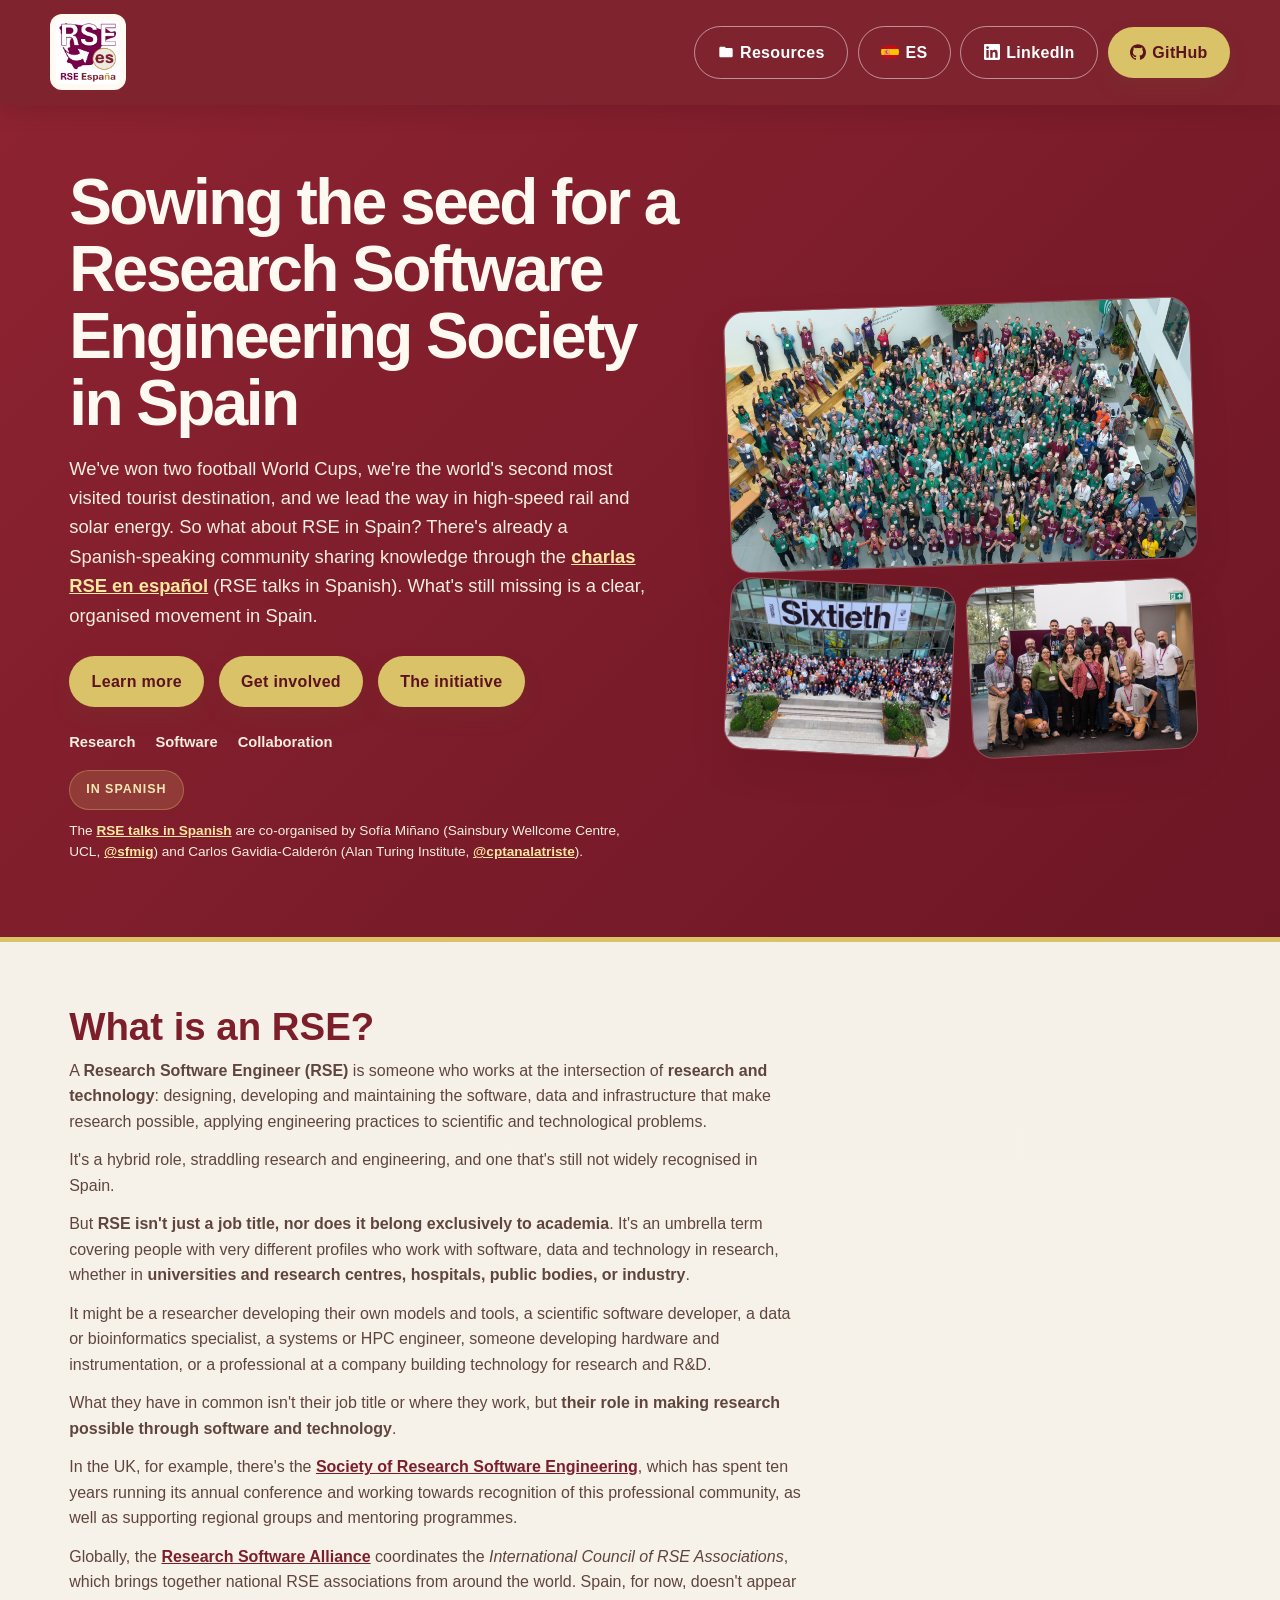
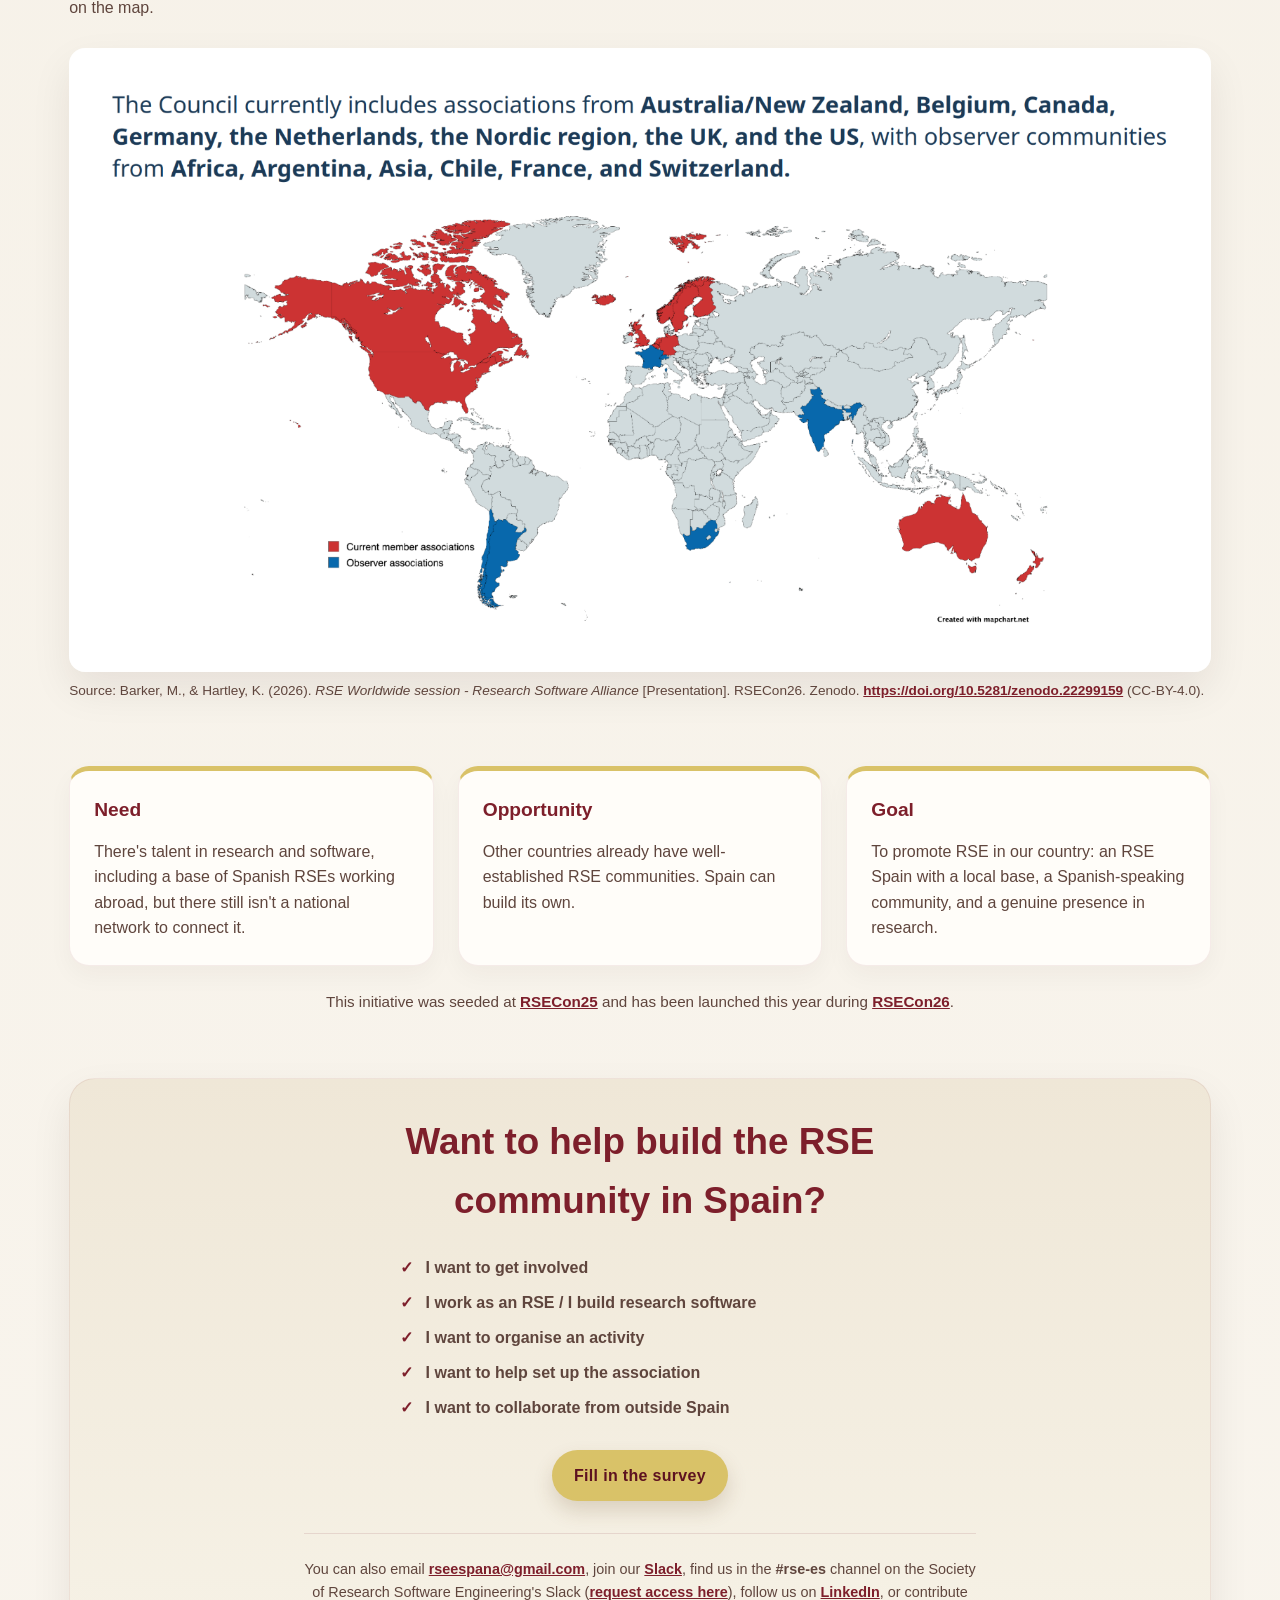
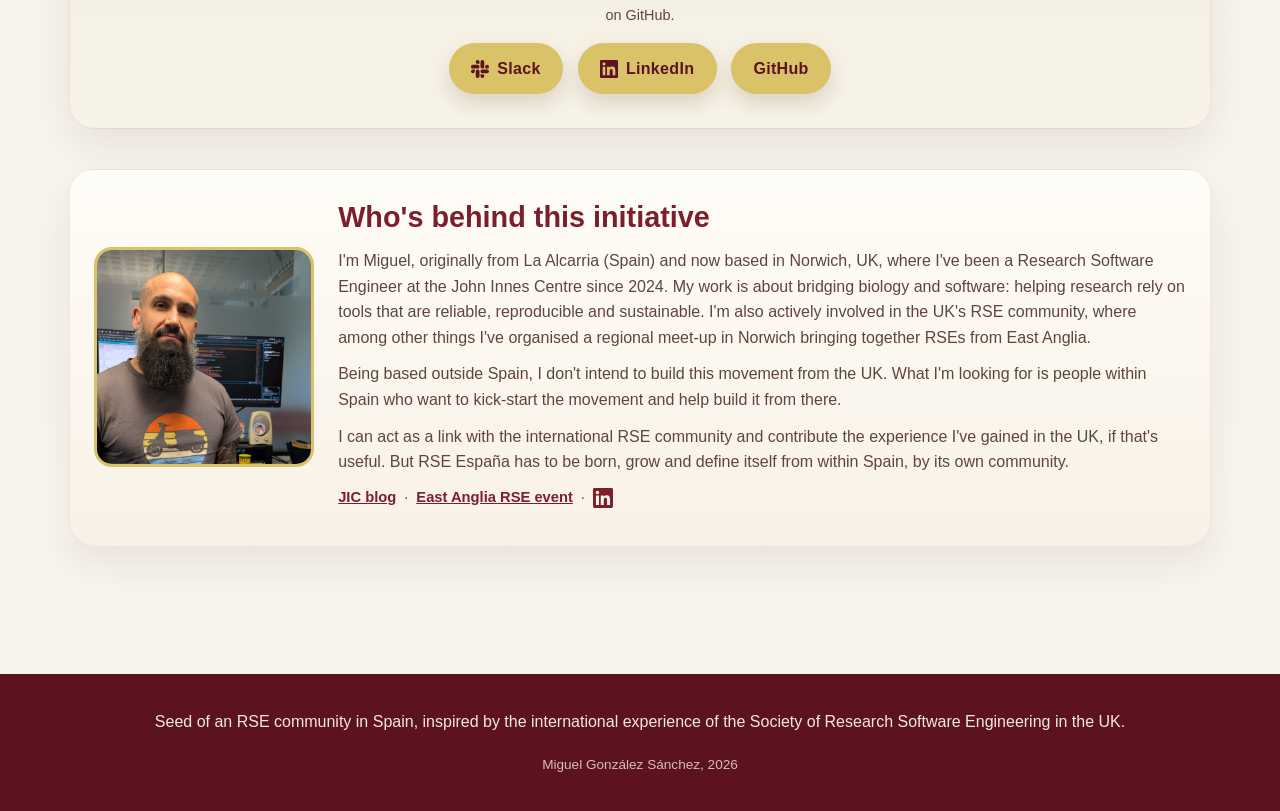
==== commit c59fea1f: "mobile fix" ====
--- a/en/index.html
+++ b/en/index.html
@@ -16,16 +16,27 @@
     <header>
         <div class="container nav">
             <div class="brand">
-                <img class="brand-mark" src="../images/RSE-logo-small.png" alt="RSE España logo">
+                <a href="index.html" class="brand-mark-link" aria-label="RSE España — home">
+                    <img class="brand-mark" src="../images/RSE-logo-small.png" alt="RSE España logo">
+                </a>
             </div>
-            <div style="display: flex; gap: 0.6rem; align-items: center; flex-wrap: wrap;">
-                <a href="recursos.html" class="btn secondary">Resources</a>
-                <a href="../" class="btn secondary" hreflang="es" style="display: inline-flex; align-items: center; gap: 0.4rem;"><img class="flag-icon" src="../images/flags/es.svg" alt="">ES</a>
-                <a href="https://www.linkedin.com/company/rse-espa%C3%B1a/about/?viewAsMember=true" class="btn secondary" target="_blank" rel="noreferrer" style="display: inline-flex; align-items: center; gap: 0.4rem;">
+            <div class="nav-links">
+                <a href="recursos.html" class="btn secondary nav-btn">
+                    <svg width="16" height="16" viewBox="0 0 24 24" fill="currentColor" aria-hidden="true"><path d="M10 4H4c-1.1 0-1.99.9-1.99 2L2 18c0 1.1.9 2 2 2h16c1.1 0 2-.9 2-2V8c0-1.1-.9-2-2-2h-8l-2-2z"/></svg>
+                    <span class="btn-label">Resources</span>
+                </a>
+                <a href="../" class="btn secondary nav-btn" hreflang="es">
+                    <img class="flag-icon" src="../images/flags/es.svg" alt="">
+                    <span class="btn-label">ES</span>
+                </a>
+                <a href="https://www.linkedin.com/company/rse-espa%C3%B1a/about/?viewAsMember=true" class="btn secondary nav-btn" target="_blank" rel="noreferrer" aria-label="LinkedIn">
                     <svg width="16" height="16" viewBox="0 0 24 24" fill="currentColor" aria-hidden="true"><path d="M20.447 20.452h-3.554v-5.569c0-1.328-.027-3.037-1.852-3.037-1.853 0-2.136 1.445-2.136 2.939v5.667H9.351V9h3.414v1.561h.046c.477-.9 1.637-1.85 3.37-1.85 3.601 0 4.267 2.37 4.267 5.455v6.286zM5.337 7.433c-1.144 0-2.063-.926-2.063-2.065 0-1.138.92-2.063 2.063-2.063 1.14 0 2.064.925 2.064 2.063 0 1.139-.925 2.065-2.064 2.065zm1.782 13.019H3.555V9h3.564v11.452zM22.225 0H1.771C.792 0 0 .774 0 1.729v20.542C0 23.227.792 24 1.771 24h20.451C23.2 24 24 23.227 24 22.271V1.729C24 .774 23.2 0 22.222 0h.003z"/></svg>
-                    LinkedIn
+                    <span class="btn-label">LinkedIn</span>
                 </a>
-                <a href="https://github.com/rse-espana" class="btn" target="_blank" rel="noreferrer">GitHub</a>
+                <a href="https://github.com/rse-espana" class="btn nav-btn" target="_blank" rel="noreferrer" aria-label="GitHub">
+                    <svg width="16" height="16" viewBox="0 0 24 24" fill="currentColor" aria-hidden="true"><path d="M12 .297c-6.63 0-12 5.373-12 12 0 5.303 3.438 9.8 8.205 11.385.6.113.82-.258.82-.577 0-.285-.01-1.04-.015-2.04-3.338.724-4.042-1.61-4.042-1.61-.546-1.385-1.333-1.755-1.333-1.755-1.089-.744.084-.729.084-.729 1.205.084 1.84 1.236 1.84 1.236 1.07 1.835 2.807 1.305 3.492.997.108-.775.418-1.305.762-1.605-2.665-.3-5.466-1.332-5.466-5.93 0-1.31.465-2.38 1.235-3.22-.135-.303-.54-1.523.105-3.176 0 0 1.005-.322 3.3 1.23.96-.267 1.98-.399 3-.405 1.02.006 2.04.138 3 .405 2.28-1.552 3.285-1.23 3.285-1.23.645 1.653.24 2.873.12 3.176.765.84 1.23 1.91 1.23 3.22 0 4.61-2.805 5.625-5.475 5.92.42.36.81 1.096.81 2.22 0 1.606-.015 2.896-.015 3.286 0 .315.21.69.825.57C20.565 22.092 24 17.592 24 12.297c0-6.627-5.373-12-12-12"/></svg>
+                    <span class="btn-label">GitHub</span>
+                </a>
             </div>
         </div>
     </header>
--- a/styles.css
+++ b/styles.css
@@ -80,6 +80,17 @@
     object-fit: contain;
     background: #fffaf2;
     padding: 6px;
+}
+
+.brand-mark-link {
+    display: inline-flex;
+}
+
+.nav-links {
+    display: flex;
+    gap: 0.6rem;
+    align-items: center;
+    flex-wrap: wrap;
 }
 
 .btn {
@@ -113,6 +124,12 @@
     color: white;
     border: 1px solid rgba(255,255,255,0.5);
     box-shadow: none;
+}
+
+.nav-btn {
+    display: inline-flex;
+    align-items: center;
+    gap: 0.4rem;
 }
 
 .hero {
@@ -589,6 +606,18 @@
         justify-content: center;
     }
 
+    .nav-links .btn {
+        width: 42px;
+        height: 42px;
+        padding: 0;
+        justify-content: center;
+        border-radius: 50%;
+    }
+
+    .nav-links .btn-label {
+        display: none;
+    }
+
     .hero-actions {
         flex-direction: column;
     }
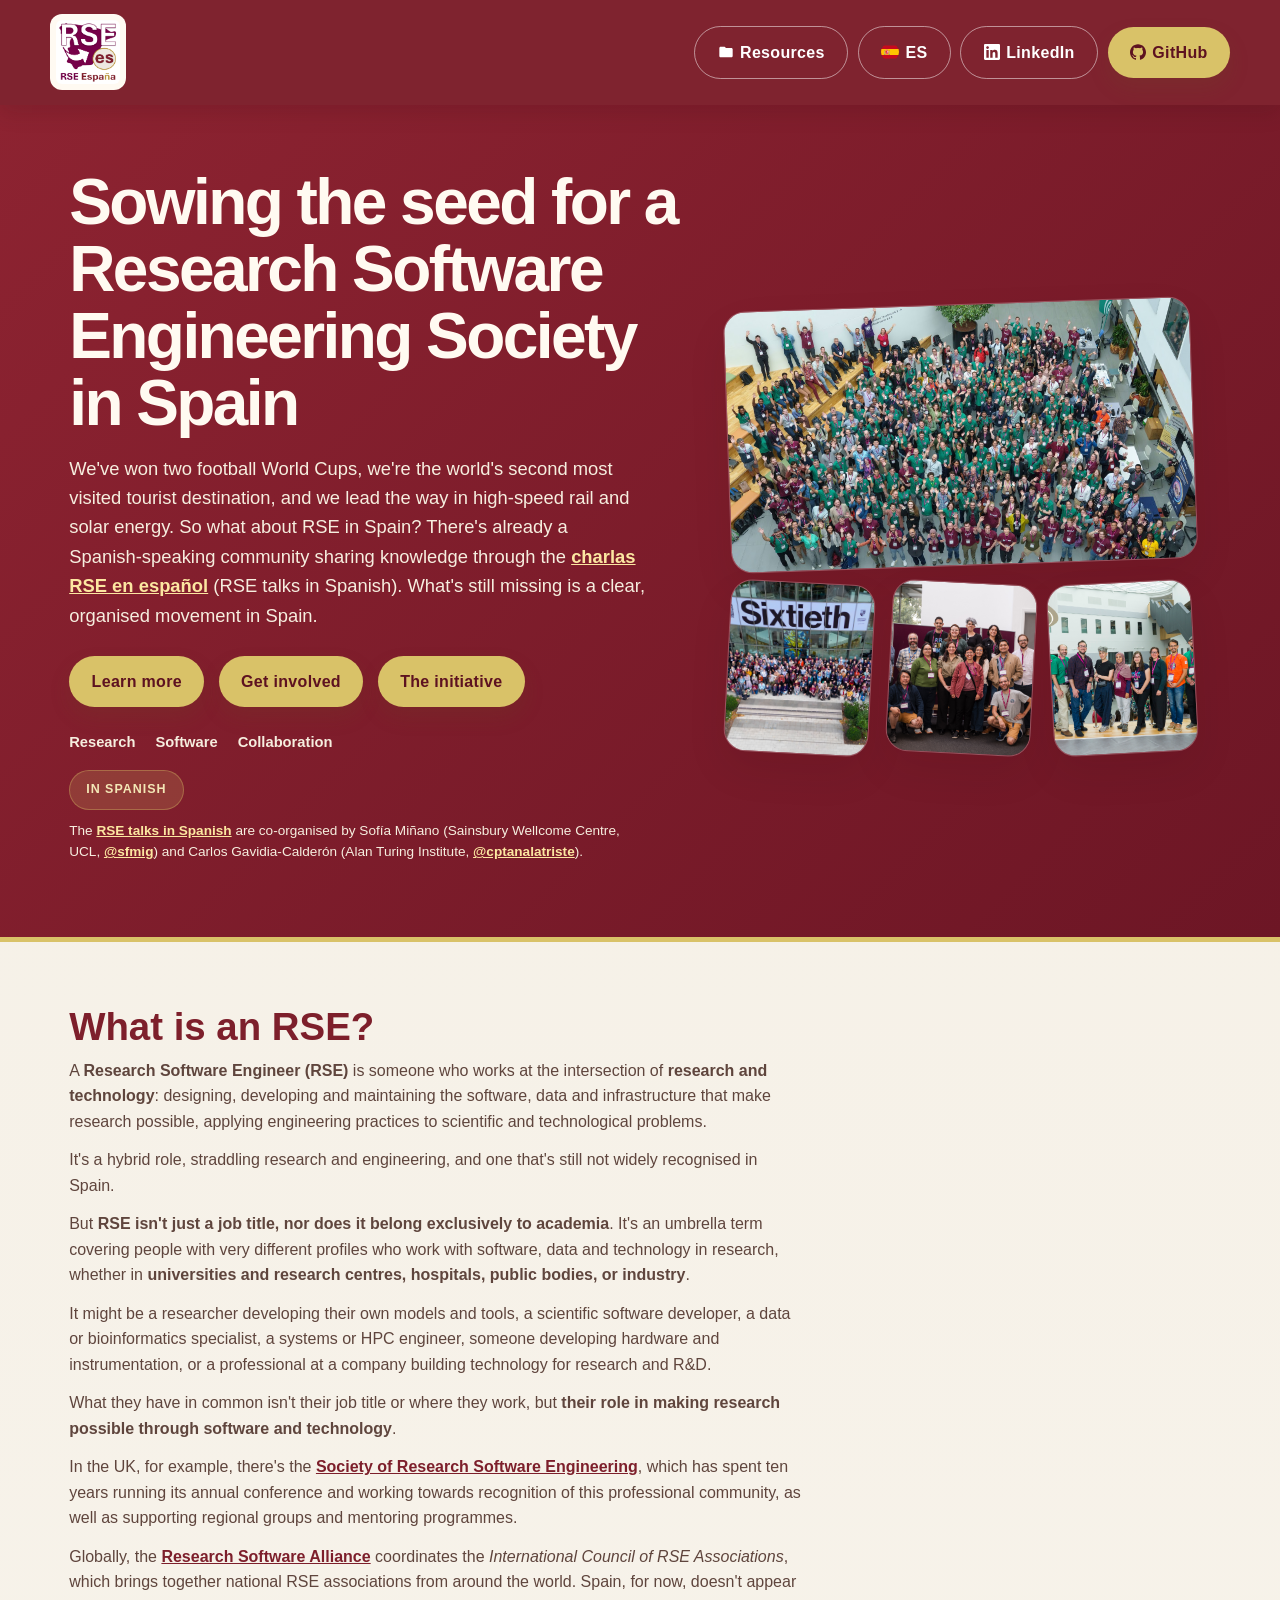
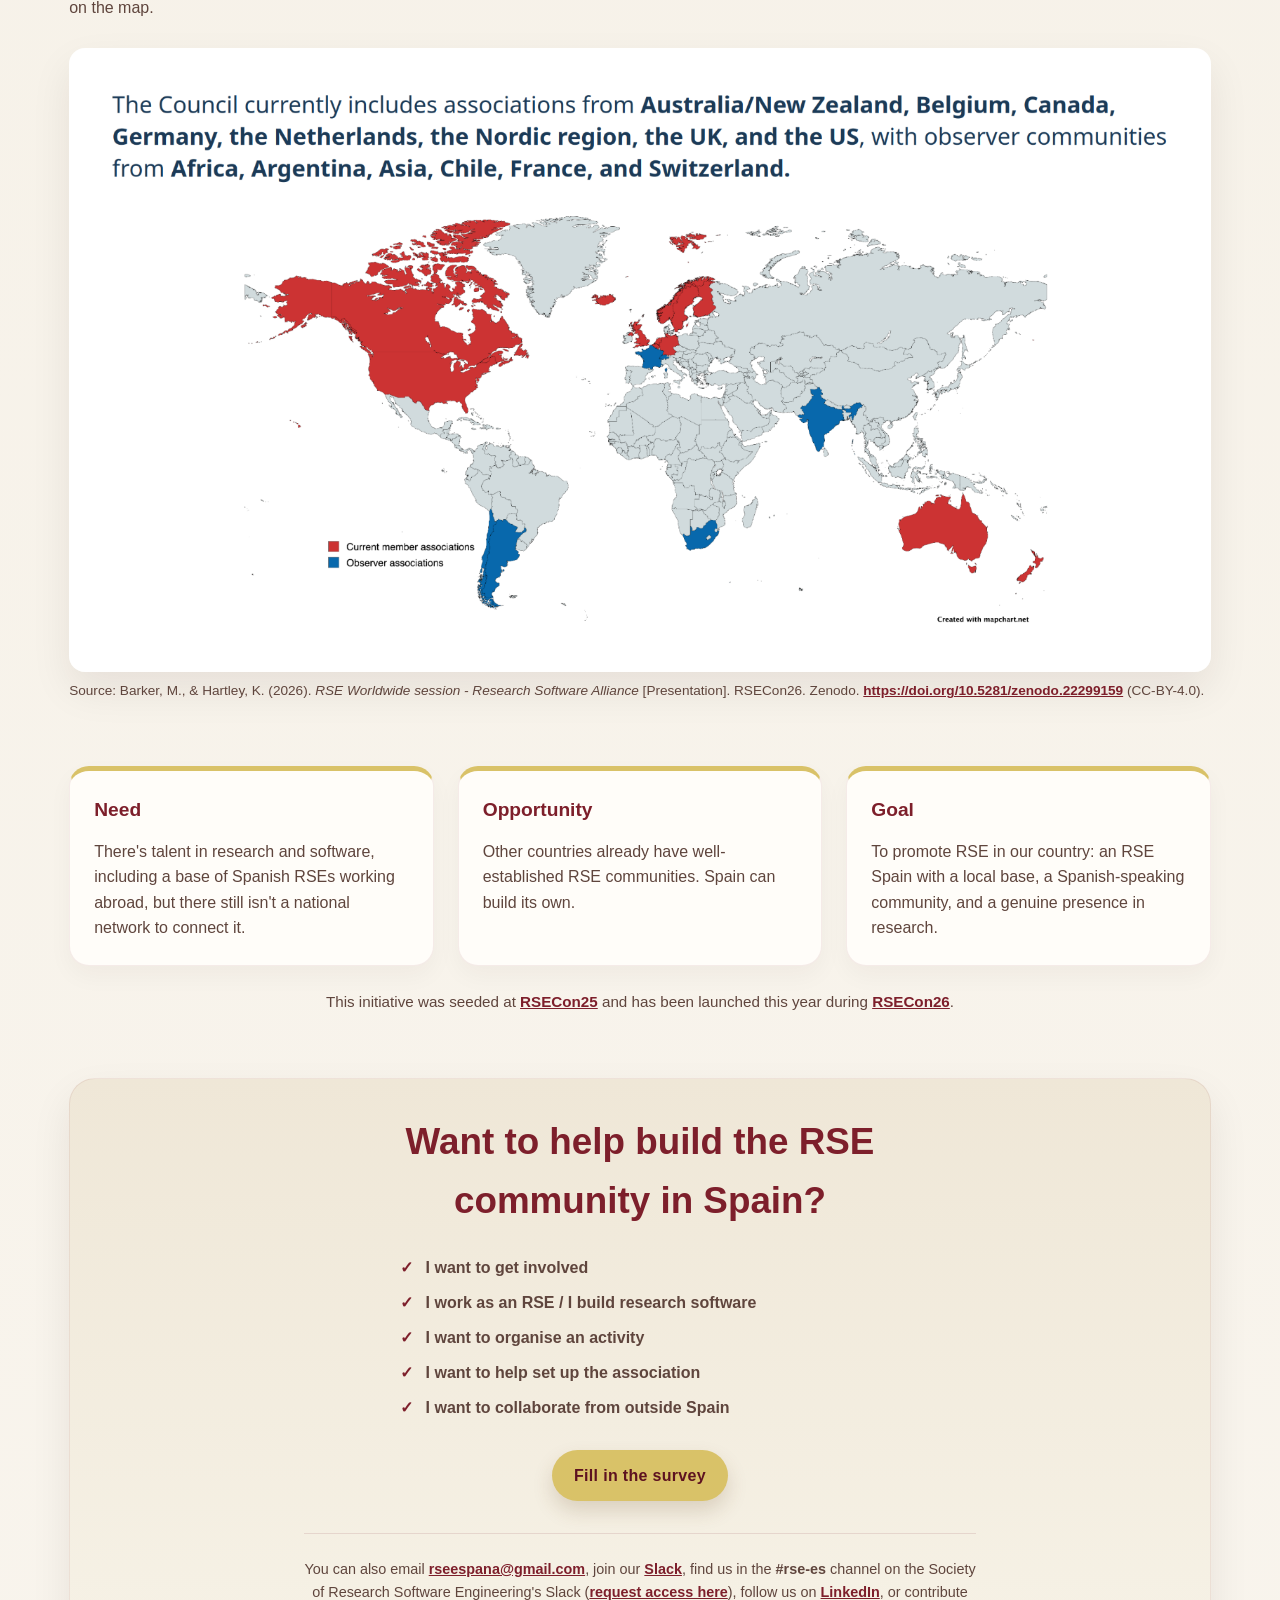
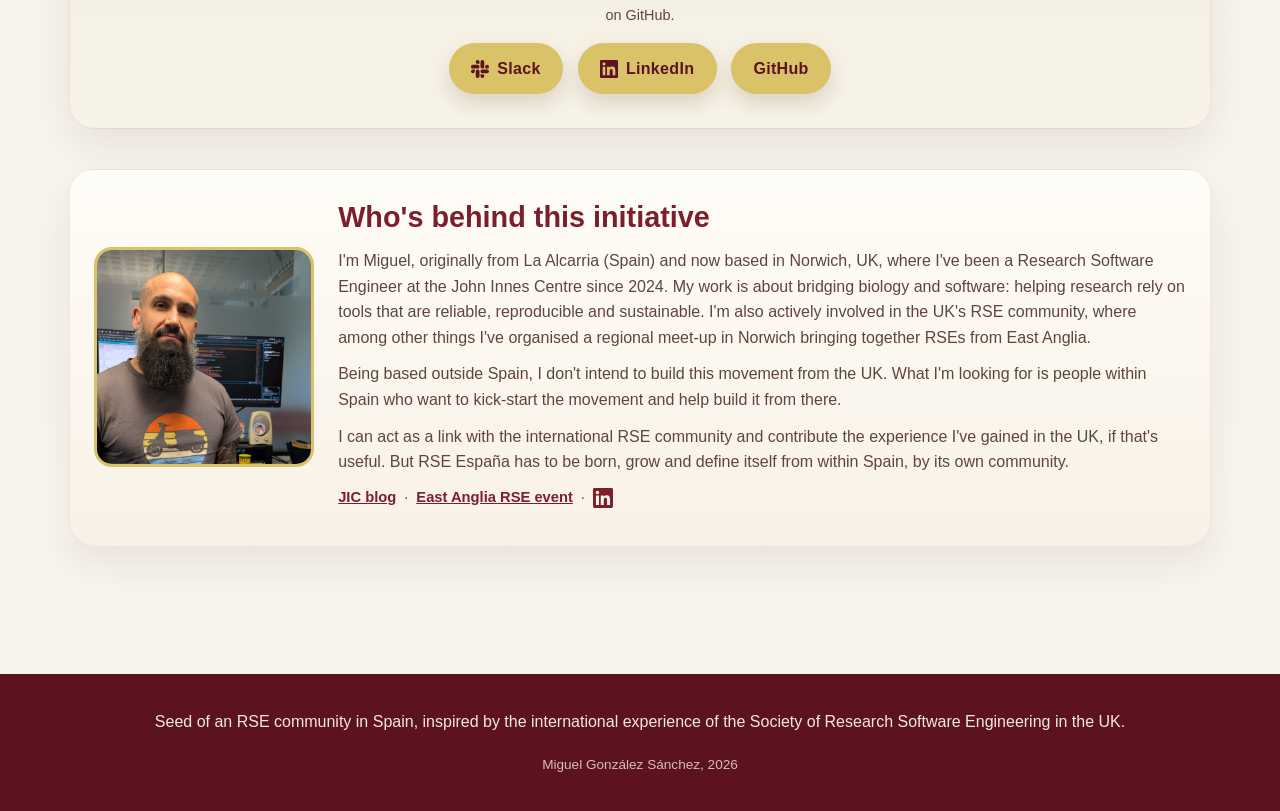
==== commit b0008168: "26 espana" ====
--- a/en/index.html
+++ b/en/index.html
@@ -77,6 +77,10 @@
                         <figure class="photo-card small">
                             <img src="../images/se_habla_espanol.jpg" alt="Spanish-speaking attendees at the RSE Conference 2025" loading="lazy">
                             <figcaption>Spanish speakers at RSECon25</figcaption>
+                        </figure>
+                        <figure class="photo-card small">
+                            <img src="../images/RSEcon26_se_habla_espanol.JPG" alt="Spanish-speaking attendees at the RSE Conference 2026" loading="lazy">
+                            <figcaption>Spanish speakers at RSECon26</figcaption>
                         </figure>
                     </div>
                 </div>
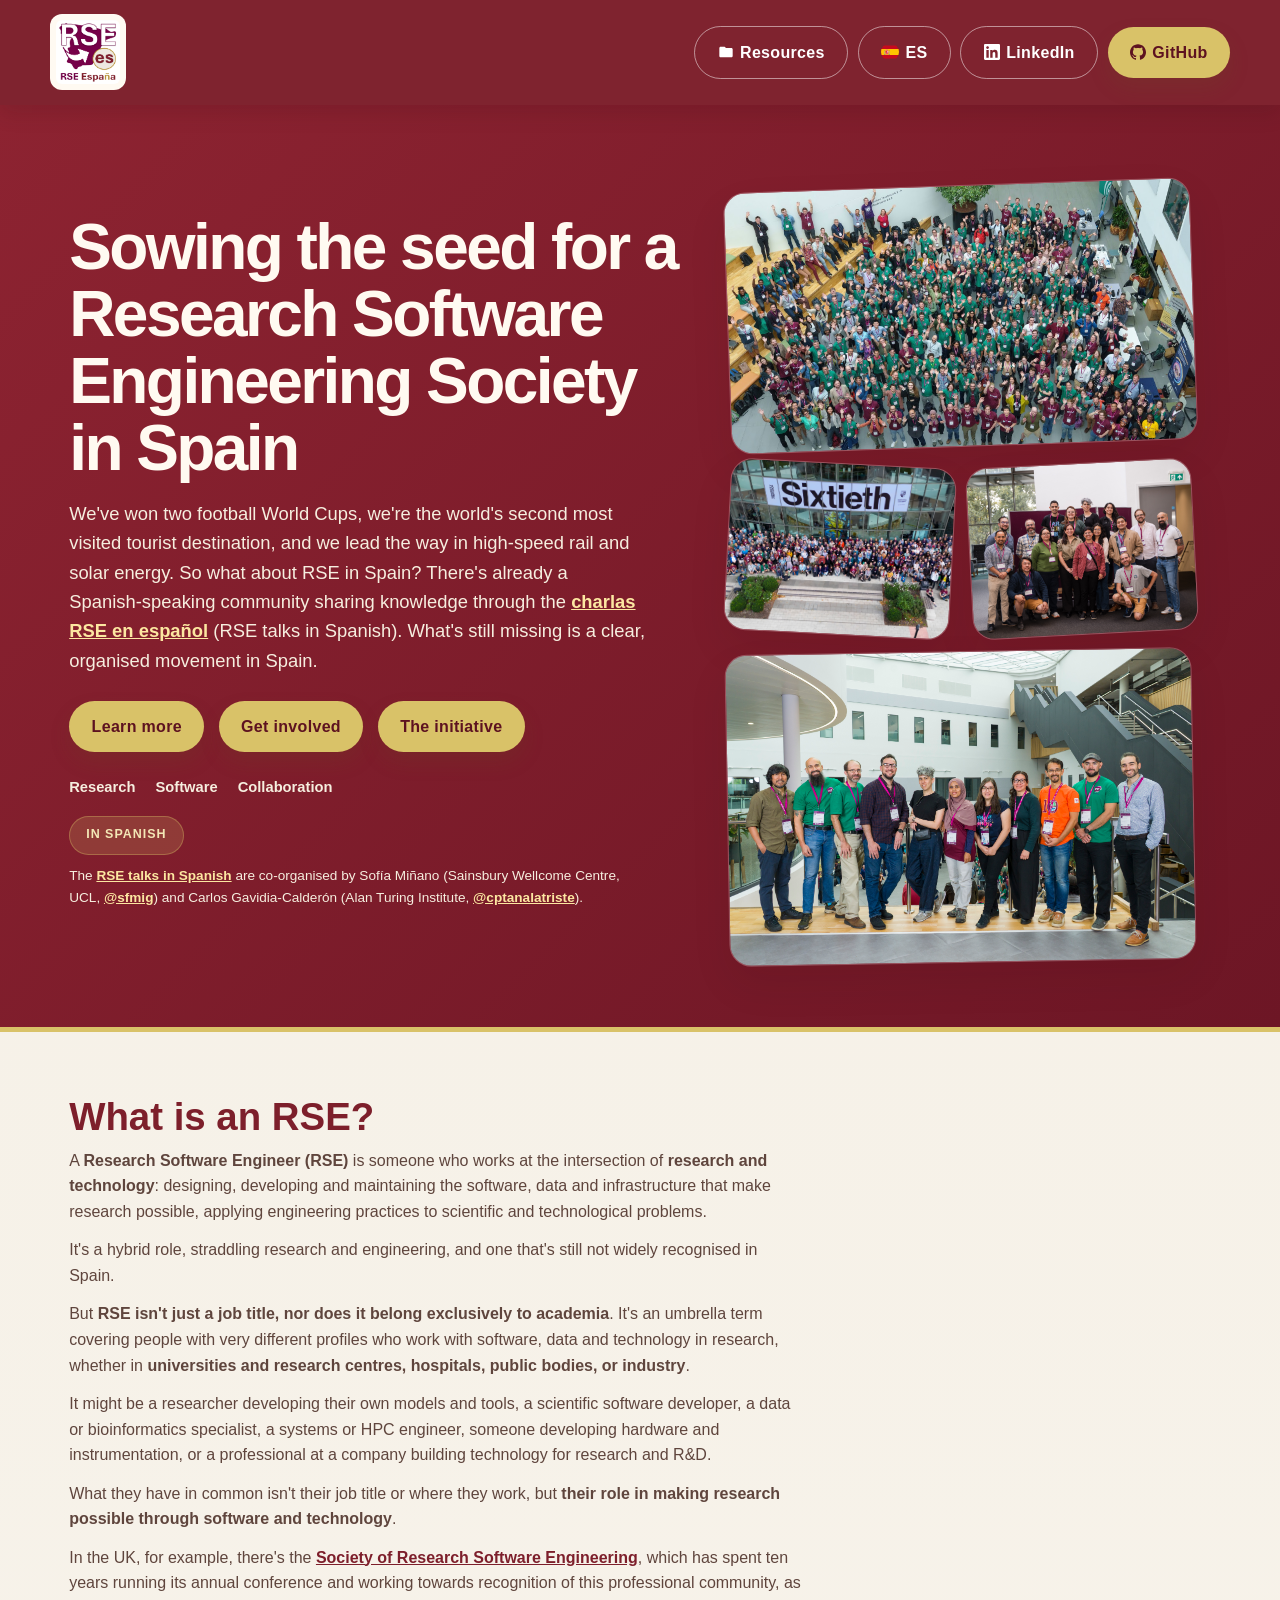
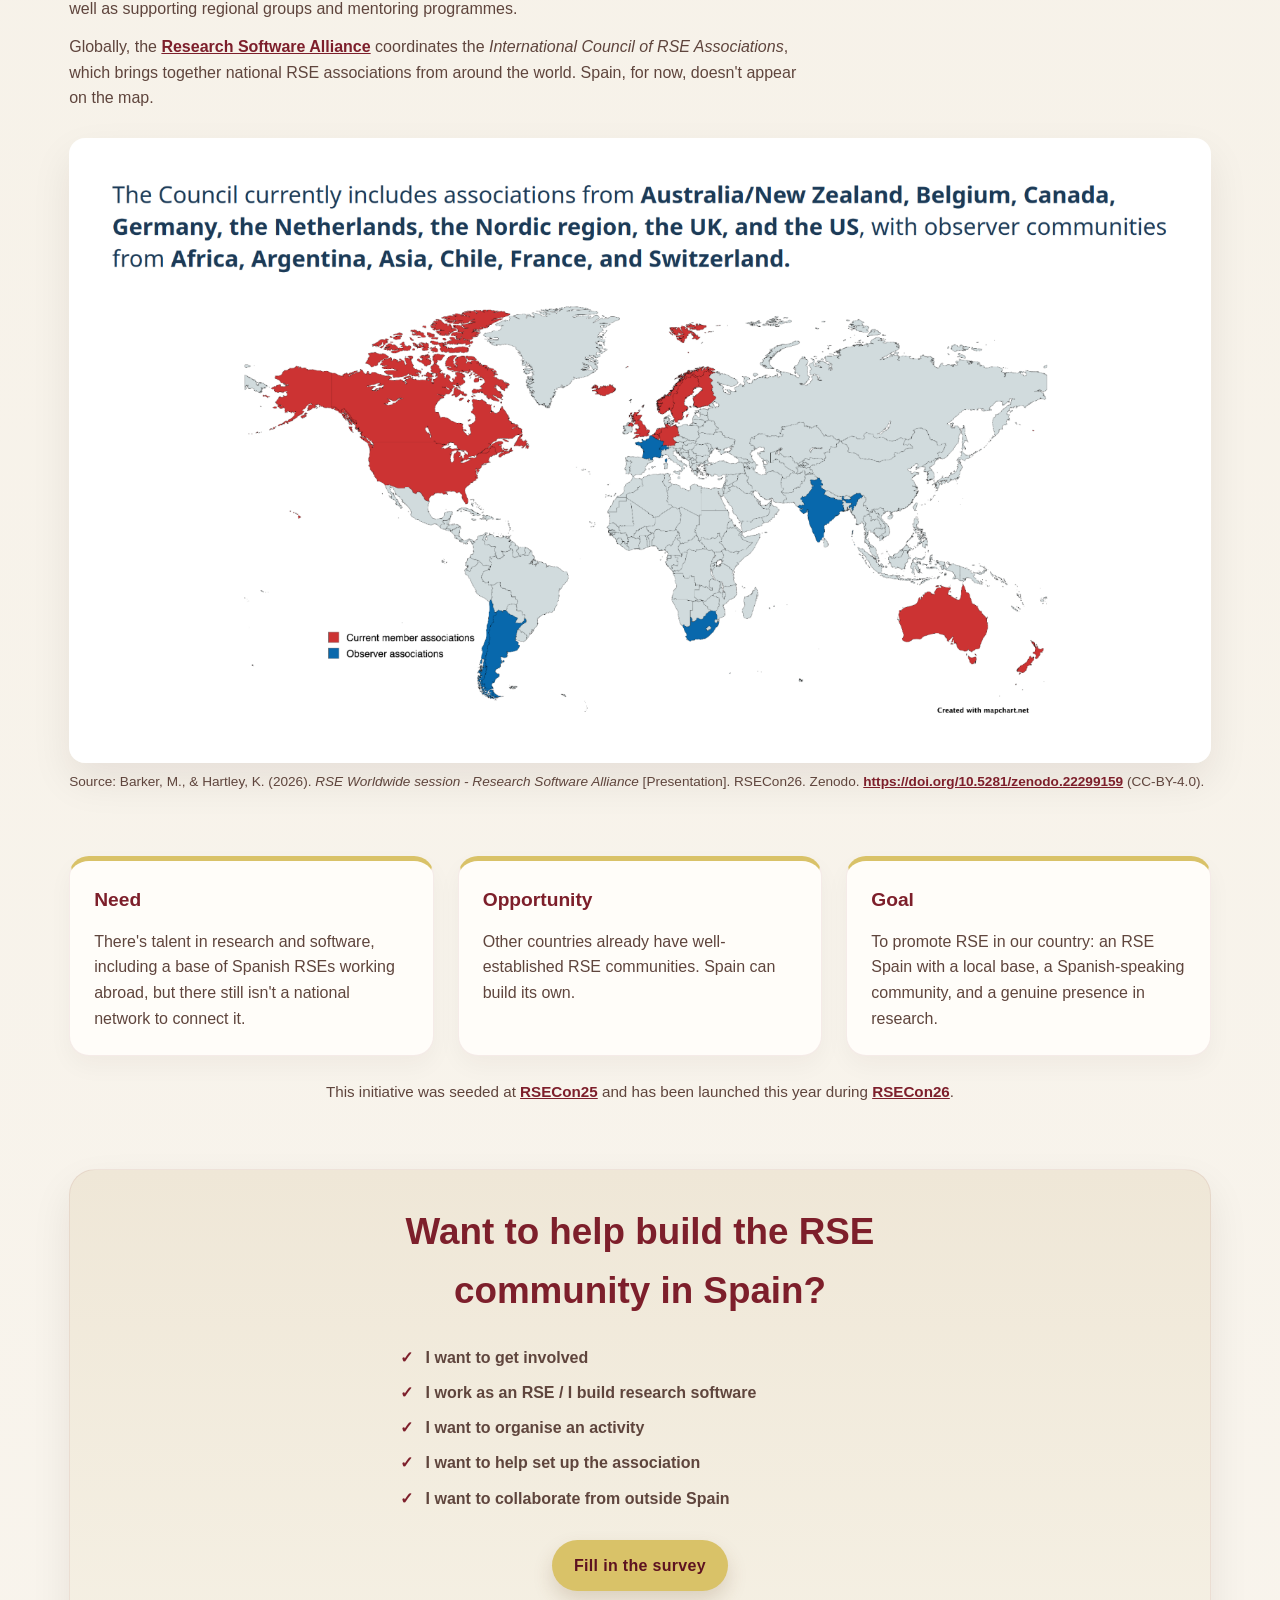
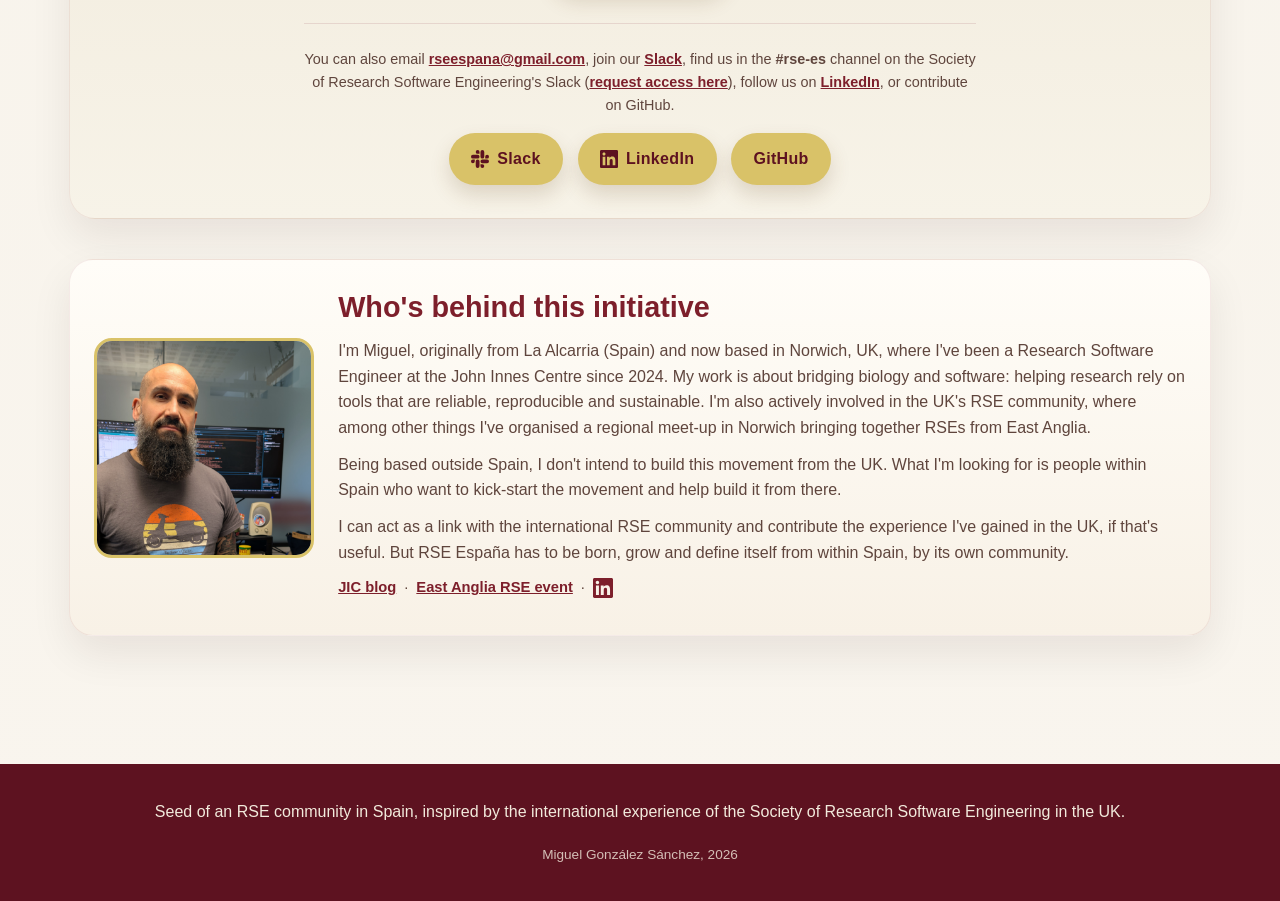
==== commit 864d2f50: "fix" ====
--- a/en/index.html
+++ b/en/index.html
@@ -78,11 +78,11 @@
                             <img src="../images/se_habla_espanol.jpg" alt="Spanish-speaking attendees at the RSE Conference 2025" loading="lazy">
                             <figcaption>Spanish speakers at RSECon25</figcaption>
                         </figure>
-                        <figure class="photo-card small">
-                            <img src="../images/RSEcon26_se_habla_espanol.JPG" alt="Spanish-speaking attendees at the RSE Conference 2026" loading="lazy">
-                            <figcaption>Spanish speakers at RSECon26</figcaption>
-                        </figure>
                     </div>
+                    <figure class="photo-card wide">
+                        <img src="../images/RSEcon26_se_habla_espanol.JPG" alt="Spanish-speaking attendees at the RSE Conference 2026" loading="lazy">
+                        <figcaption>Spanish speakers at RSECon26</figcaption>
+                    </figure>
                 </div>
             </div>
         </div>
--- a/styles.css
+++ b/styles.css
@@ -233,6 +233,15 @@
 
 .photo-row .photo-card img {
     height: 170px;
+}
+
+.photo-card.wide {
+    transform: rotate(-1deg);
+}
+
+.photo-card.wide img {
+    height: auto;
+    object-fit: contain;
 }
 
 .photo-card figcaption {
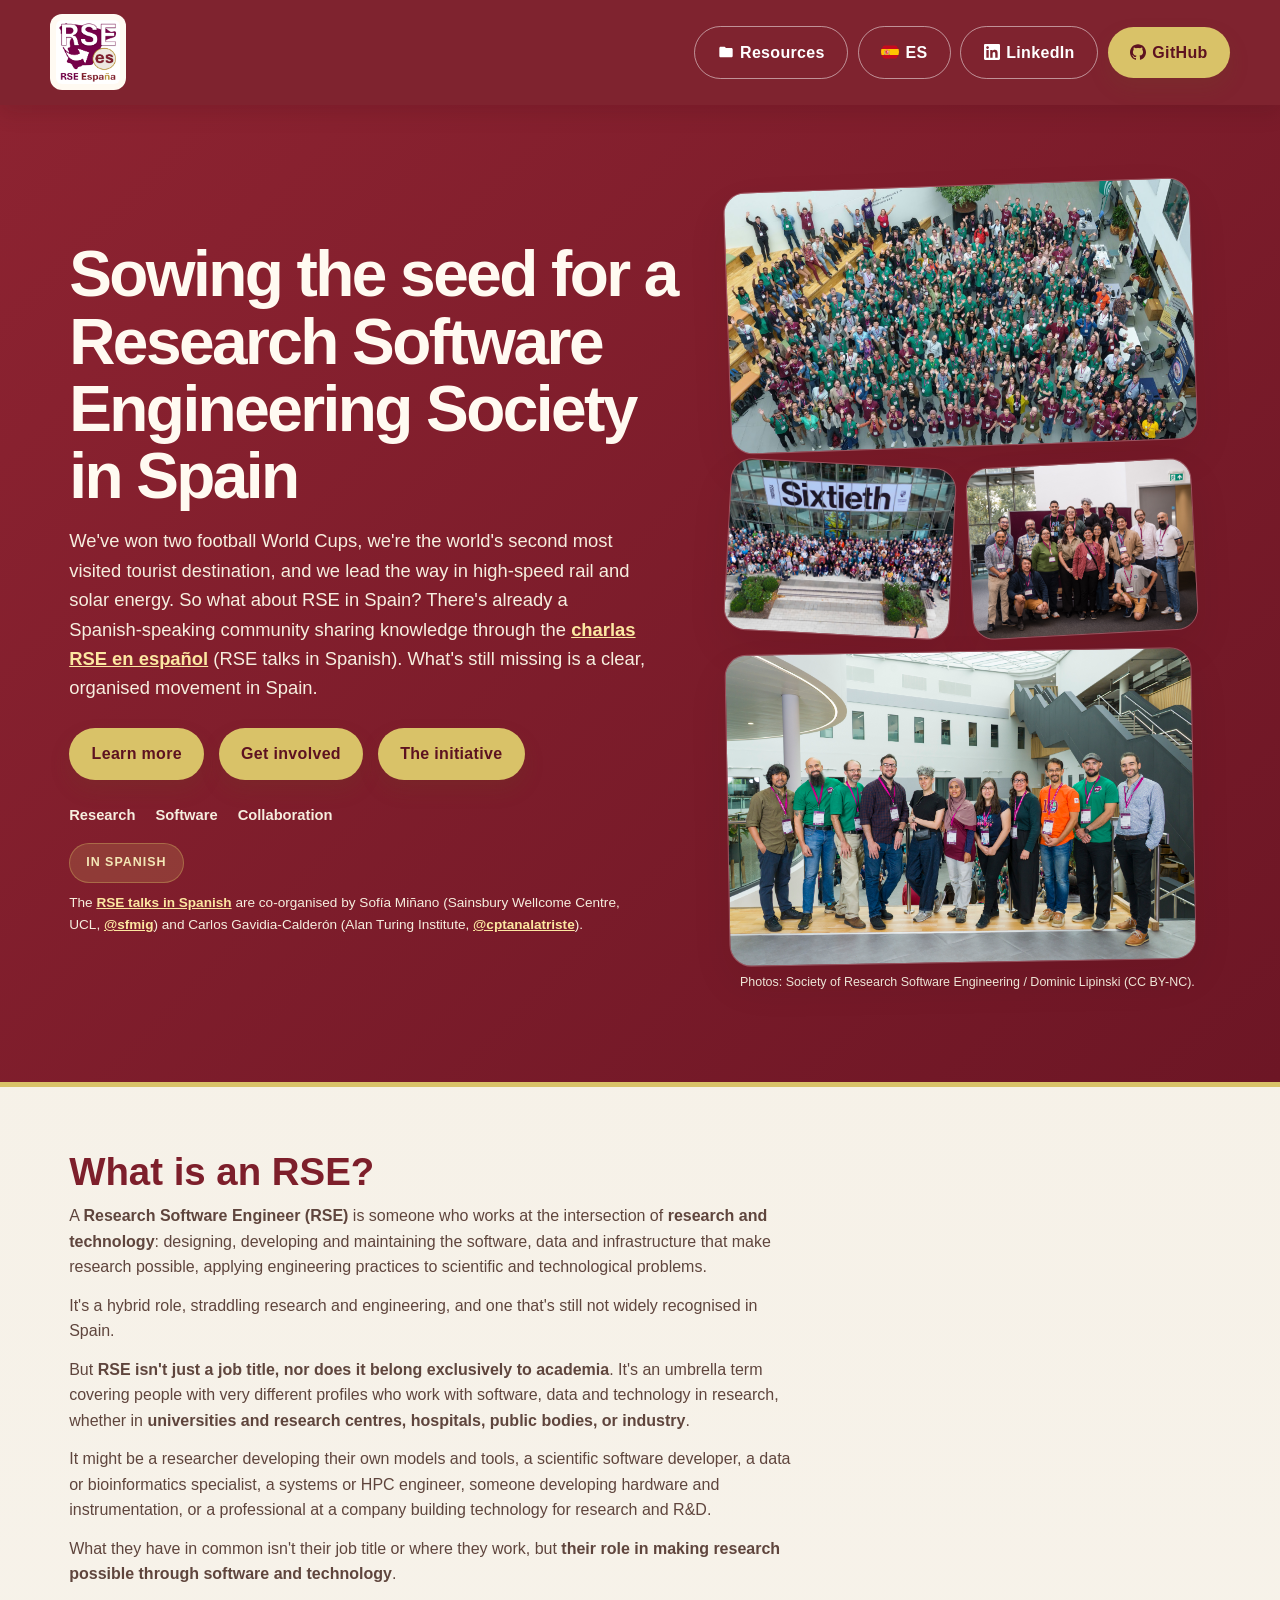
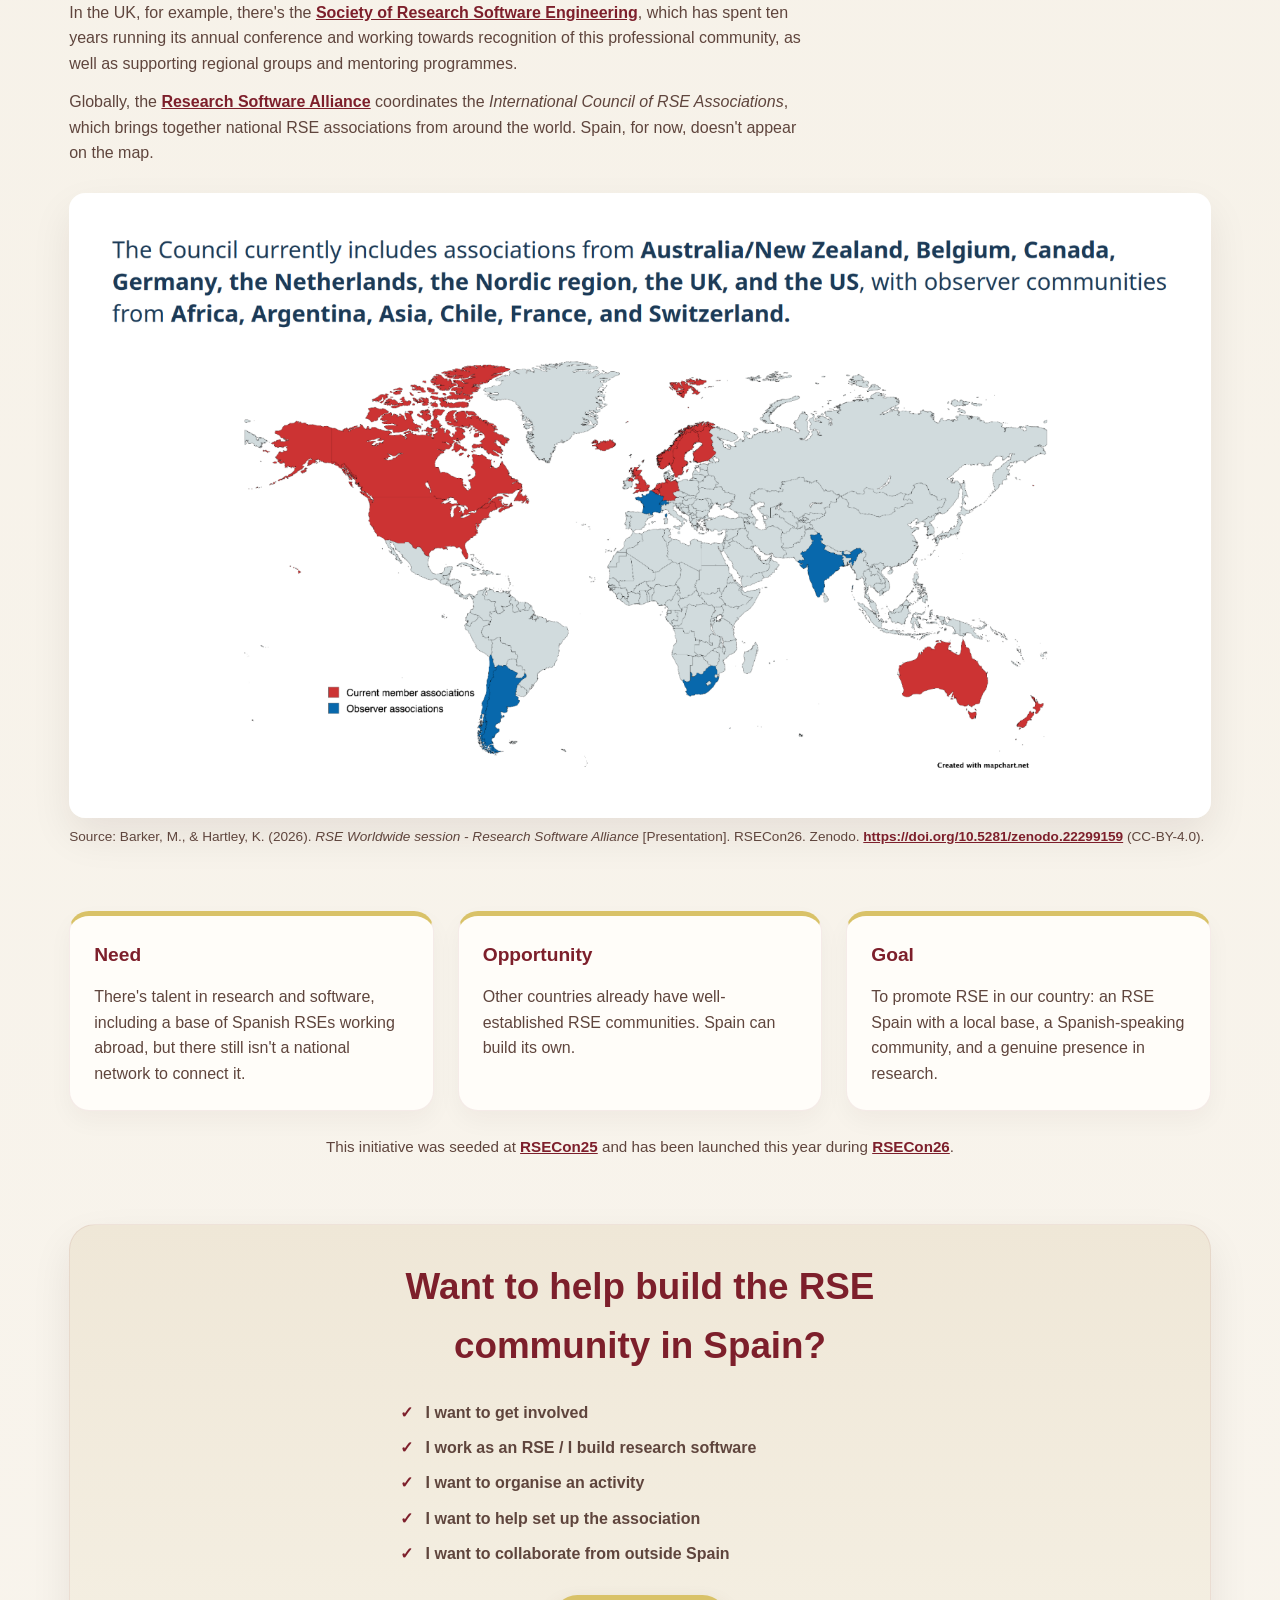
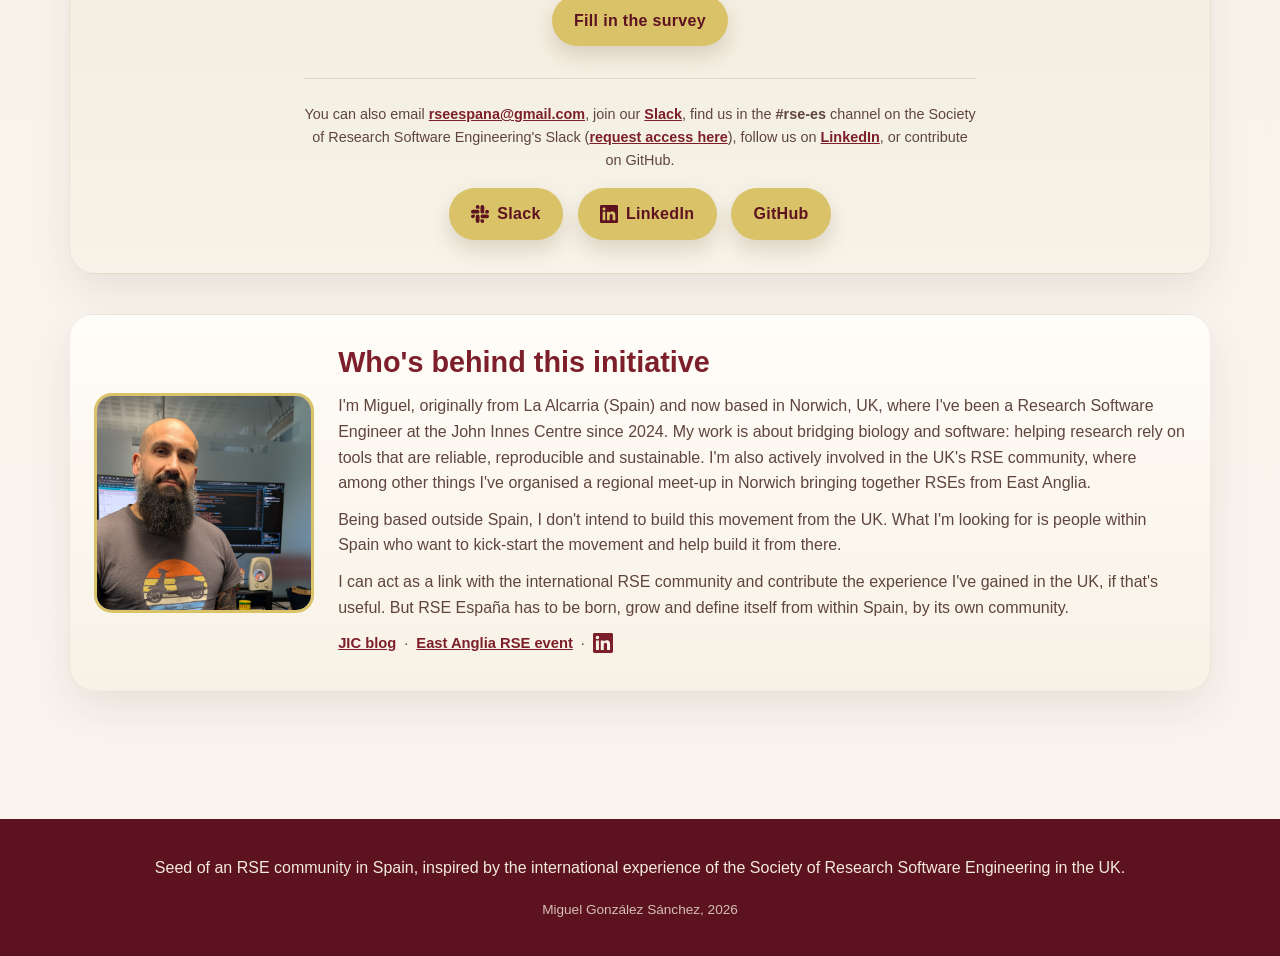
==== commit 0749d64c: "credit" ====
--- a/en/index.html
+++ b/en/index.html
@@ -84,6 +84,7 @@
                         <figcaption>Spanish speakers at RSECon26</figcaption>
                     </figure>
                 </div>
+                <p style="margin-top: 0.6rem; font-size: 0.78rem; color: #f6eedf; text-align: right;">Photos: Society of Research Software Engineering / Dominic Lipinski (CC BY-NC).</p>
             </div>
         </div>
     </section>
